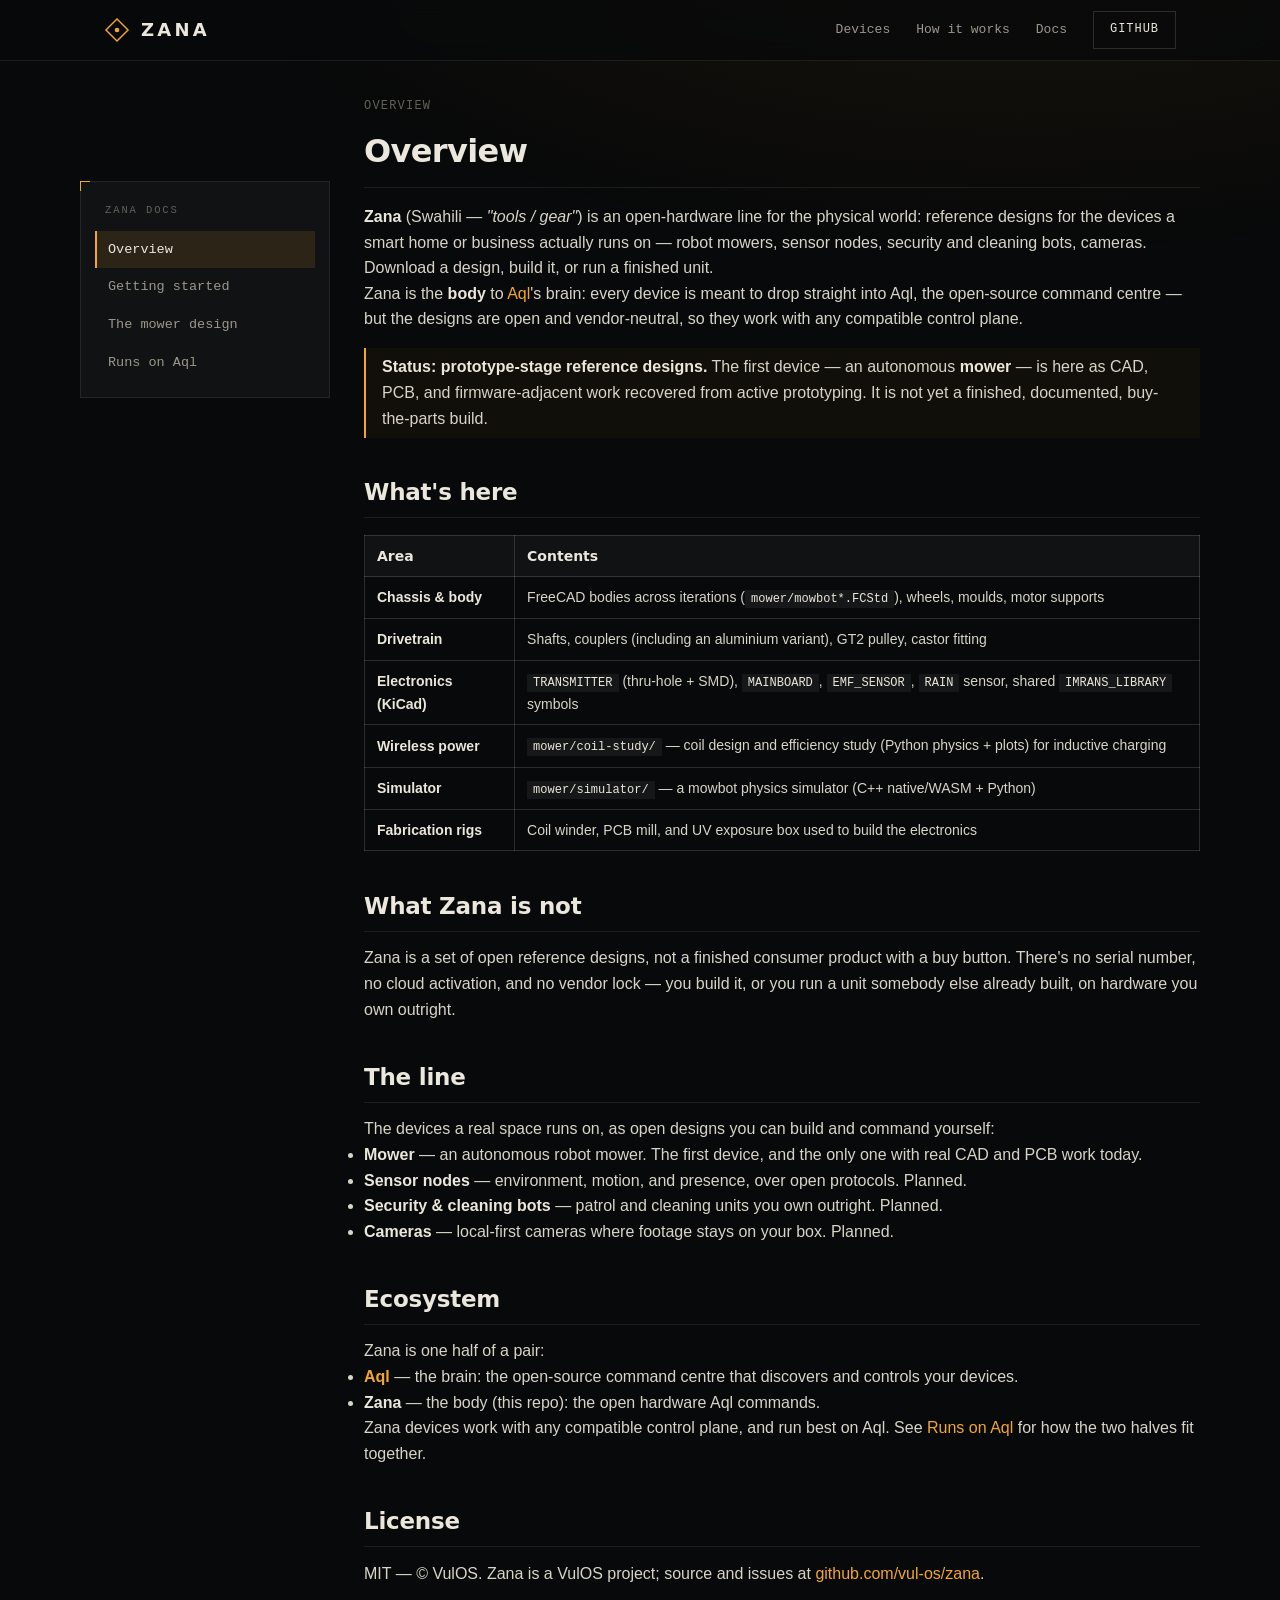
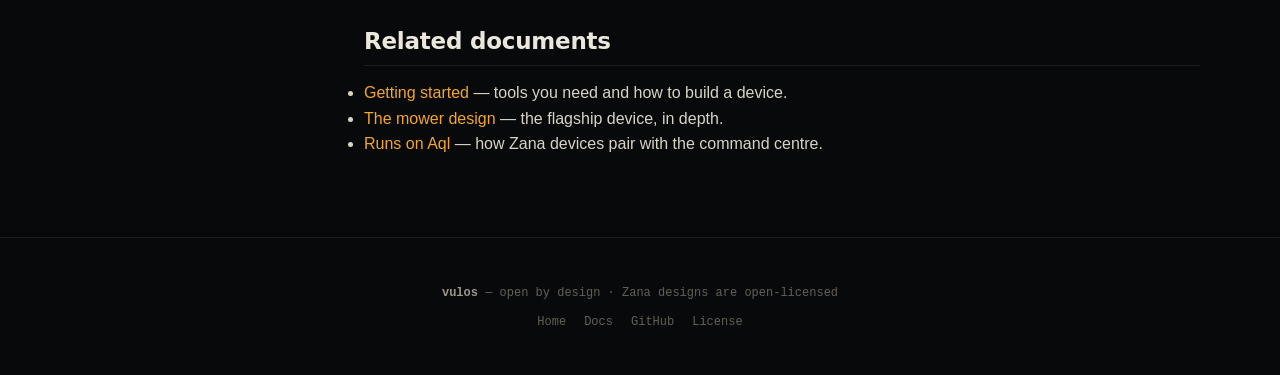
==== site/docs.html @ 5c9169d6 "Add docs.html and curated docs for zana's site zana had no docs shell at all. Add site/docs.html (ma" ====
<!doctype html>
<html lang="en">
<head>
<meta charset="utf-8">
<meta name="viewport" content="width=device-width, initial-scale=1">
<title>Zana docs — open hardware for the physical world</title>
<meta name="description" content="Zana documentation — open-hardware reference designs: robot mowers, sensor nodes, security and cleaning bots, cameras.">
<meta name="color-scheme" content="dark">
<link rel="icon" href="data:image/svg+xml,%3Csvg xmlns='http://www.w3.org/2000/svg' viewBox='0 0 40 40'%3E%3Crect width='40' height='40' rx='8' fill='%230b0c0e'/%3E%3Cpath d='M20 6 L34 20 L20 34 L6 20 Z' fill='none' stroke='%23f2a72c' stroke-width='2.4'/%3E%3Ccircle cx='20' cy='20' r='3.8' fill='%23f2a72c'/%3E%3C/svg%3E">
<style>
  :root{
    --ink-950:#08090a;--ink-900:#0b0c0e;--ink-850:#101214;--ink-800:#16181b;
    --line:rgba(233,228,218,.09);--line-strong:rgba(233,228,218,.16);
    --bone:#ece7dc;--bone-dim:#9c978b;--bone-faint:#63605a;
    --signal:#f2a72c;--signal-hi:#ffc35a;--glow:rgba(242,167,44,.32);--online:#74e0a6;
    --disp:'Trebuchet MS',system-ui,-apple-system,sans-serif;--mono:ui-monospace,'SF Mono',Menlo,monospace;
  }
  *{box-sizing:border-box;margin:0;padding:0}
  html{scroll-behavior:smooth}
  body{background:var(--ink-950);color:var(--bone);font-family:var(--mono);font-size:15px;line-height:1.6;-webkit-font-smoothing:antialiased;overflow-x:hidden}
  body::before{content:'';position:fixed;inset:0;z-index:-1;pointer-events:none;background:radial-gradient(120% 70% at 80% -10%,rgba(242,167,44,.08),transparent 55%)}
  a{color:inherit;text-decoration:none}
  .wrap{max-width:1120px;margin:0 auto;padding:0 24px;position:relative;z-index:1}
  .disp{font-family:var(--disp);font-weight:700;letter-spacing:-.02em}
  .kick{font-size:11px;font-weight:600;letter-spacing:.22em;text-transform:uppercase;color:var(--bone-faint)}
  nav{position:sticky;top:0;z-index:20;backdrop-filter:blur(10px);background:rgba(8,9,10,.72);border-bottom:1px solid var(--line)}
  nav .wrap{display:flex;align-items:center;justify-content:space-between;height:60px}
  .brand{display:flex;align-items:center;gap:11px}
  .brand svg{width:26px;height:26px}
  .brand b{font-family:var(--disp);font-size:18px;letter-spacing:.18em;font-weight:700}
  .nlinks{display:flex;gap:26px;align-items:center;font-size:13px;color:var(--bone-dim)}
  .nlinks a:hover{color:var(--bone)}
  .btn{border:1px solid var(--line-strong);padding:8px 16px;font-size:12px;letter-spacing:.08em;text-transform:uppercase;color:var(--bone);transition:.15s;display:inline-block}
  .btn:hover{border-color:var(--signal)}
  @media(max-width:760px){.nlinks a.hidem{display:none}}

  /* Docs shell */
  .docs-shell{display:grid;grid-template-columns:250px 1fr;gap:34px;align-items:start;padding:36px 0 80px}
  @media(max-width:860px){.docs-shell{grid-template-columns:1fr}}
  .docs-nav{position:sticky;top:84px;border:1px solid var(--line);background:var(--ink-850);padding:16px 14px;position:relative}
  .docs-nav::before{content:'';position:absolute;top:-1px;left:-1px;width:9px;height:9px;border-top:1px solid var(--signal);border-left:1px solid var(--signal)}
  .docs-nav .label{font-size:10.5px;text-transform:uppercase;letter-spacing:.18em;color:var(--bone-faint);padding:4px 10px 12px}
  .docs-nav a{display:block;padding:8px 11px;color:var(--bone-dim);font-size:13.5px;font-weight:500;transition:.15s;border-left:2px solid transparent}
  .docs-nav a:hover{background:rgba(255,255,255,.03);color:var(--bone)}
  .docs-nav a.active{background:color-mix(in srgb,var(--signal) 12%, transparent);color:var(--bone);border-left-color:var(--signal)}
  @media(max-width:860px){.docs-nav{position:static}}
  .docs-main{min-width:0}
  .docs-title{font-size:12px;letter-spacing:.1em;text-transform:uppercase;color:var(--bone-faint);margin-bottom:10px}
  .markdown{font-family:-apple-system,BlinkMacSystemFont,"Segoe UI",Inter,Roboto,Helvetica,Arial,sans-serif;font-size:16px;color:#D8D4C8}
  .markdown>*:first-child{margin-top:0}
  .markdown h1{font-family:var(--disp);font-size:32px;letter-spacing:-.02em;margin:.2em 0 .5em;border-bottom:1px solid var(--line);padding-bottom:.3em;color:var(--bone)}
  .markdown h2{font-family:var(--disp);font-size:23px;letter-spacing:-.01em;margin:1.6em 0 .6em;border-bottom:1px solid var(--line);padding-bottom:.25em;color:var(--bone)}
  .markdown h3{font-family:var(--disp);font-size:18px;margin:1.4em 0 .5em;color:var(--bone)}
  .markdown h4{font-size:15px;margin:1.3em 0 .4em;color:var(--bone)}
  .markdown p,.markdown li{color:#D8D4C8}
  .markdown strong{color:var(--bone)}
  .markdown a{color:var(--signal);text-decoration:none}
  .markdown a:hover{text-decoration:underline}
  .markdown code{font-family:var(--mono);font-size:.86em;background:rgba(255,255,255,.06);padding:2px 6px;color:var(--bone)}
  .markdown pre{background:var(--ink-900);border:1px solid var(--line-strong);padding:16px 18px;overflow:auto}
  .markdown pre code{background:none;padding:0;font-size:13.5px;line-height:1.7;color:#D8D4C8}
  .markdown blockquote{margin:1em 0;padding:.4em 1em;border-left:2px solid var(--signal);background:rgba(242,167,44,.04);color:var(--bone-dim)}
  .markdown table{border-collapse:collapse;width:100%;margin:1.2em 0;font-size:14px;display:block;overflow:auto}
  .markdown th,.markdown td{border:1px solid var(--line-strong);padding:9px 12px;text-align:left}
  .markdown th{background:var(--ink-850);color:var(--bone);font-family:var(--disp);font-weight:700}
  .markdown img{max-width:100%;border:1px solid var(--line);margin:1em 0}
  .markdown hr{border:none;border-top:1px solid var(--line);margin:2em 0}
  .docs-error{color:#ffb4a8;background:rgba(220,38,38,.08);border:1px solid rgba(220,38,38,.25);padding:14px 16px}

  footer{border-top:1px solid var(--line);padding:46px 0;text-align:center;color:var(--bone-faint);font-size:12px}
  footer b{color:var(--bone-dim)}
  footer .flinks{display:flex;gap:18px;justify-content:center;margin-top:10px;flex-wrap:wrap}
  footer .flinks a:hover{color:var(--bone-dim)}
</style>
<script src="./assets/vendor/marked.umd.js"></script>
</head>
<body>
<nav><div class="wrap">
  <a class="brand" href="./index.html">
    <svg viewBox="0 0 40 40" aria-label="Zana"><path d="M20 3 L37 20 L20 37 L3 20 Z" fill="none" stroke="#f2a72c" stroke-width="2.2"/><circle cx="20" cy="20" r="3.6" fill="#f2a72c"/></svg>
    <b>ZANA</b>
  </a>
  <div class="nlinks">
    <a class="hidem" href="./index.html#devices">Devices</a>
    <a class="hidem" href="./index.html#how">How it works</a>
    <a href="./docs.html">Docs</a>
    <a class="btn" href="https://github.com/vul-os/zana" target="_blank" rel="noopener">GitHub</a>
  </div>
</div></nav>

<div class="wrap docs-shell">
  <aside class="docs-nav">
    <div class="label">Zana docs</div>
    <a data-slug="overview" href="#overview">Overview</a>
    <a data-slug="getting-started" href="#getting-started">Getting started</a>
    <a data-slug="mower" href="#mower">The mower design</a>
    <a data-slug="aql" href="#aql">Runs on Aql</a>
  </aside>
  <main class="docs-main">
    <div class="docs-title" id="crumb"></div>
    <article class="markdown" id="content">Loading…</article>
  </main>
</div>

<footer><div class="wrap">
  <div><a href="https://vulos.org"><b>vulos</b></a> — open by design · Zana designs are open-licensed</div>
  <div class="flinks">
    <a href="./index.html">Home</a>
    <a href="./docs.html">Docs</a>
    <a href="https://github.com/vul-os/zana" target="_blank" rel="noopener">GitHub</a>
    <a href="./LICENSE" target="_blank" rel="noopener">License</a>
  </div>
</div></footer>

<script>
// The site is served statically; docs render straight from this repo's own markdown.
const DOCS = [
  {"slug":"overview","title":"Overview","path":"./docs/overview.md"},
  {"slug":"getting-started","title":"Getting started","path":"./docs/getting-started.md"},
  {"slug":"mower","title":"The mower design","path":"./docs/mower-design.md"},
  {"slug":"aql","title":"Runs on Aql","path":"./docs/aql.md"}
];
const bySlug = Object.fromEntries(DOCS.map(d=>[d.slug,d]));
const byFile = Object.fromEntries(DOCS.map(d=>[d.path.split('/').pop().toLowerCase(),d]));
const content = document.getElementById('content');
const crumb = document.getElementById('crumb');

if (window.marked && marked.setOptions) marked.setOptions({ gfm:true, breaks:false });

function setActive(slug){
  document.querySelectorAll('.docs-nav a').forEach(a=>a.classList.toggle('active', a.dataset.slug===slug));
}

async function load(slug){
  const doc = bySlug[slug] || DOCS[0];
  setActive(doc.slug);
  crumb.textContent = doc.title;
  content.innerHTML = 'Loading…';
  try {
    const res = await fetch(doc.path, {cache:'no-cache'});
    if(!res.ok) throw new Error('HTTP '+res.status);
    const md = await res.text();
    content.innerHTML = marked.parse(md);
    // Cross-doc links become sidebar navigation.
    content.querySelectorAll('a[href]').forEach(a=>{
      const h=a.getAttribute('href')||'';
      if(/^(https?:|#|mailto:)/i.test(h)) return;
      const m=h.match(/([^\/]+\.md)(#.*)?$/i);
      const target = m && byFile[m[1].toLowerCase()];
      if(target) a.setAttribute('href','#'+target.slug);
    });
    content.querySelectorAll('a[href^="http"]').forEach(a=>{a.target='_blank';a.rel='noopener';});
    window.scrollTo({top:0});
  } catch(err){
    content.innerHTML = '<div class="docs-error">Could not load <code>'+doc.path.split('/').pop()+'</code> — '+err.message+'</div>';
  }
}

function current(){ return (location.hash||'').replace('#','') || DOCS[0].slug; }
window.addEventListener('hashchange', ()=>load(current()));
load(current());
</script>
</body>
</html>
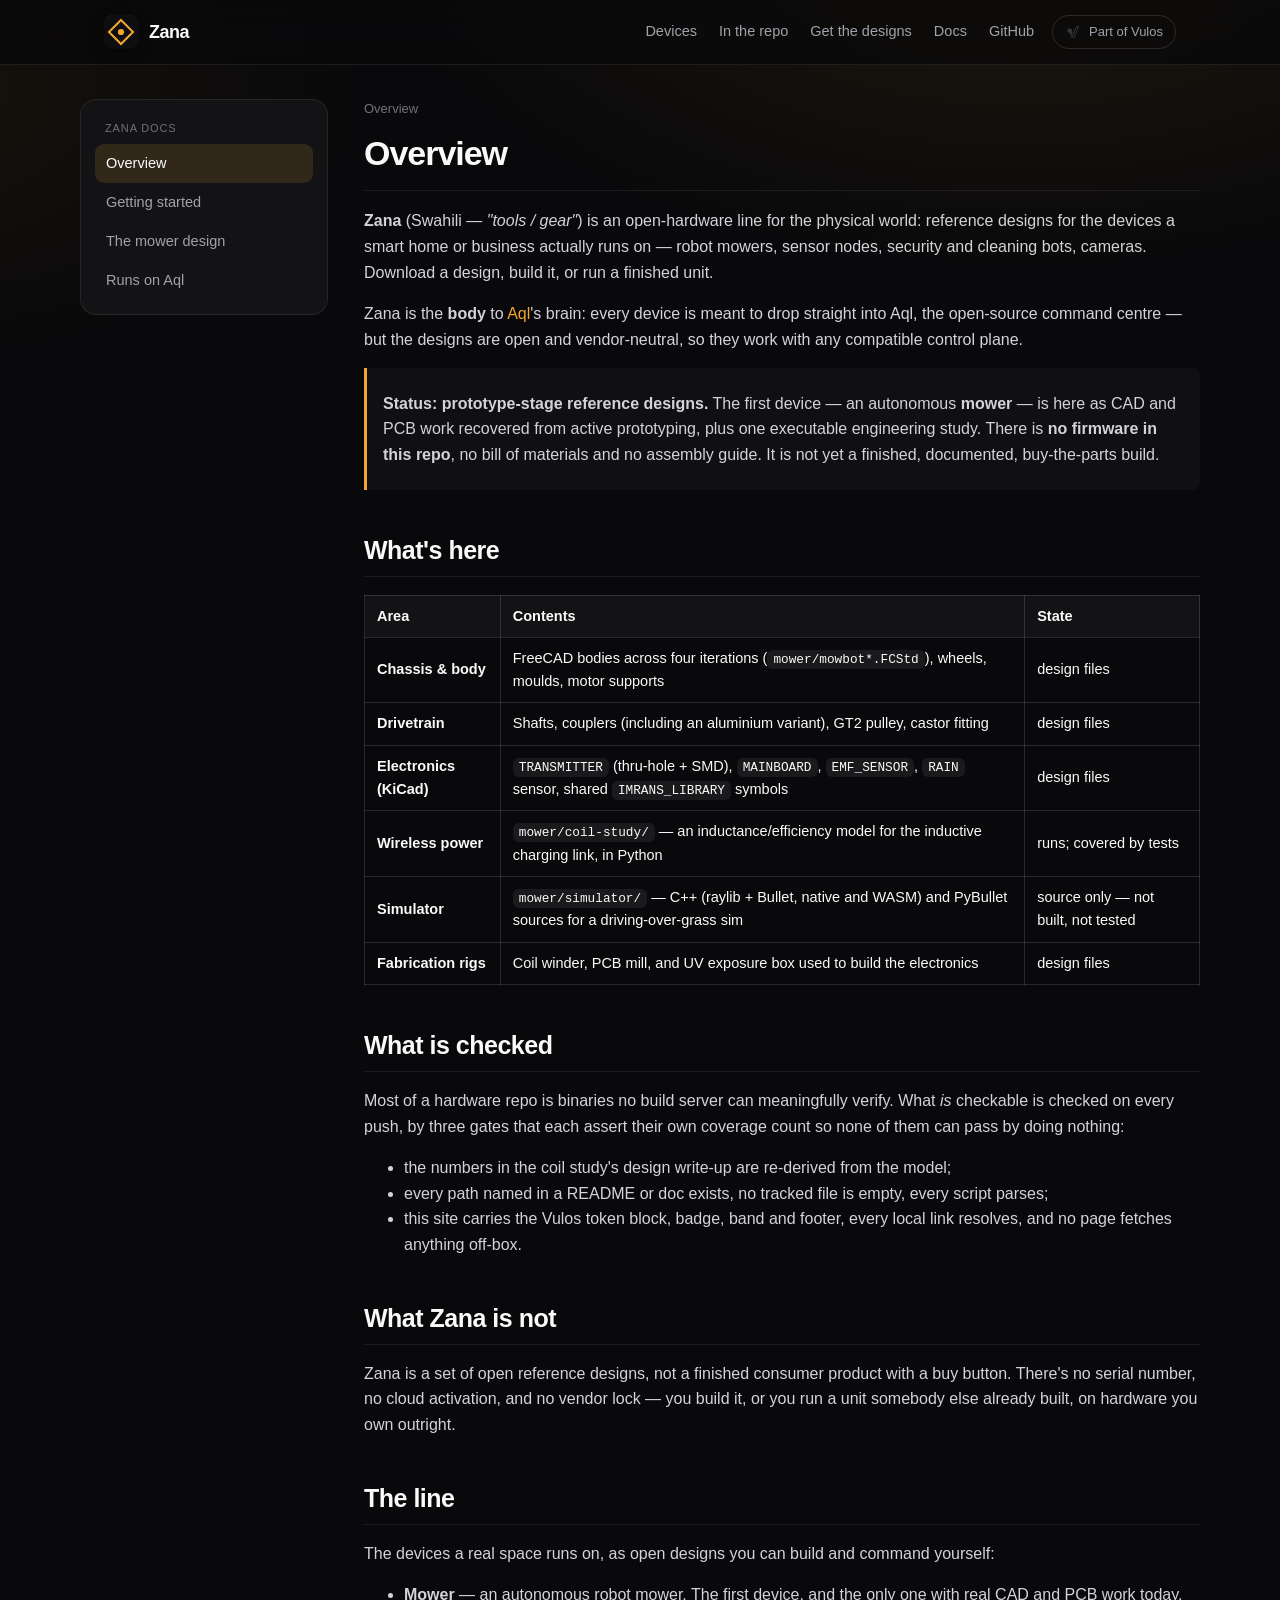
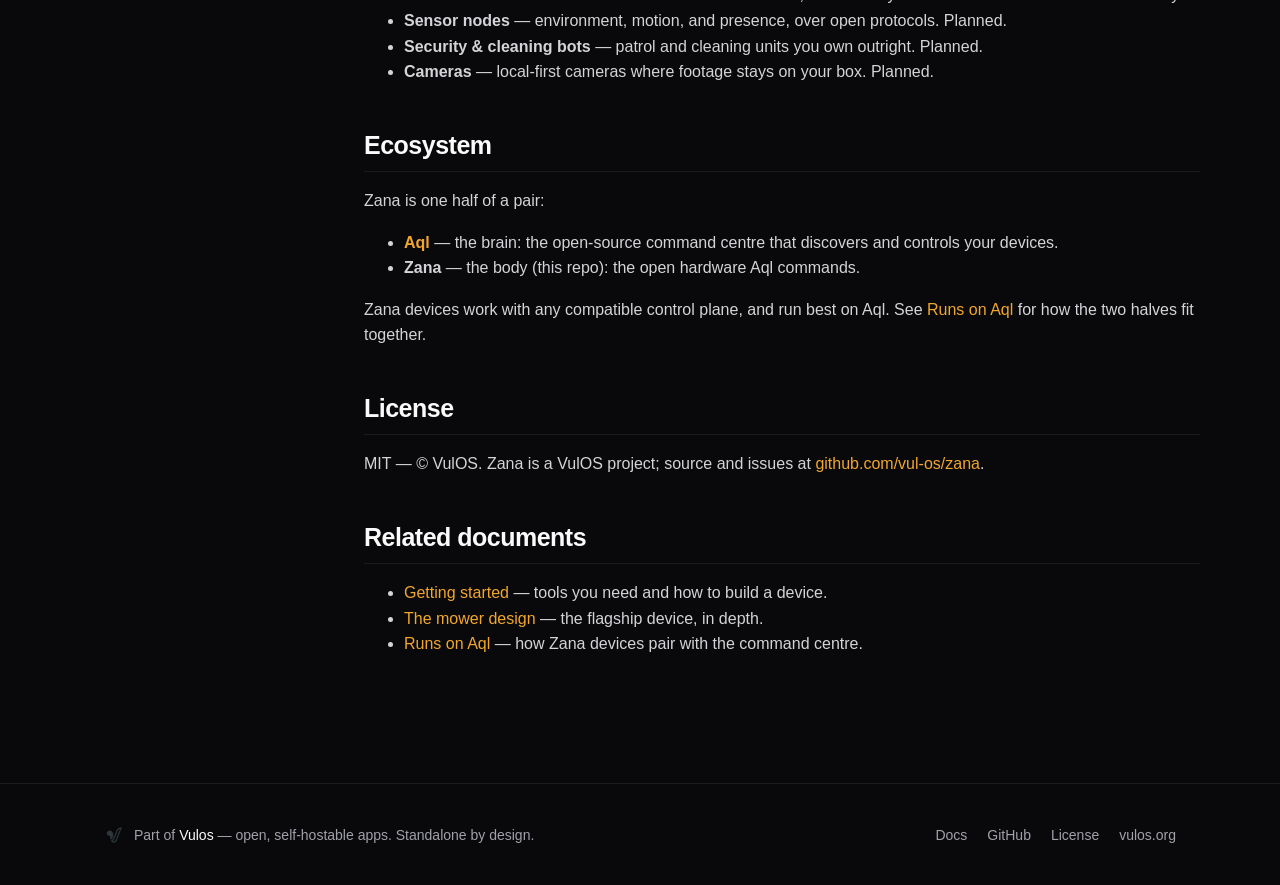
==== commit dd7a930a: "chore: suite-wide audit — dedup, docs, gates, security fixes Agent-generated, machine-verified, NOT " ====
--- a/site/docs.html
+++ b/site/docs.html
@@ -2,92 +2,115 @@
 <html lang="en">
 <head>
 <meta charset="utf-8">
-<meta name="viewport" content="width=device-width, initial-scale=1">
+<meta name="viewport" content="width=device-width,initial-scale=1">
 <title>Zana docs — open hardware for the physical world</title>
 <meta name="description" content="Zana documentation — open-hardware reference designs: robot mowers, sensor nodes, security and cleaning bots, cameras.">
-<meta name="color-scheme" content="dark">
-<link rel="icon" href="data:image/svg+xml,%3Csvg xmlns='http://www.w3.org/2000/svg' viewBox='0 0 40 40'%3E%3Crect width='40' height='40' rx='8' fill='%230b0c0e'/%3E%3Cpath d='M20 6 L34 20 L20 34 L6 20 Z' fill='none' stroke='%23f2a72c' stroke-width='2.4'/%3E%3Ccircle cx='20' cy='20' r='3.8' fill='%23f2a72c'/%3E%3C/svg%3E">
-<style>
-  :root{
-    --ink-950:#08090a;--ink-900:#0b0c0e;--ink-850:#101214;--ink-800:#16181b;
-    --line:rgba(233,228,218,.09);--line-strong:rgba(233,228,218,.16);
-    --bone:#ece7dc;--bone-dim:#9c978b;--bone-faint:#63605a;
-    --signal:#f2a72c;--signal-hi:#ffc35a;--glow:rgba(242,167,44,.32);--online:#74e0a6;
-    --disp:'Trebuchet MS',system-ui,-apple-system,sans-serif;--mono:ui-monospace,'SF Mono',Menlo,monospace;
-  }
-  *{box-sizing:border-box;margin:0;padding:0}
-  html{scroll-behavior:smooth}
-  body{background:var(--ink-950);color:var(--bone);font-family:var(--mono);font-size:15px;line-height:1.6;-webkit-font-smoothing:antialiased;overflow-x:hidden}
-  body::before{content:'';position:fixed;inset:0;z-index:-1;pointer-events:none;background:radial-gradient(120% 70% at 80% -10%,rgba(242,167,44,.08),transparent 55%)}
-  a{color:inherit;text-decoration:none}
-  .wrap{max-width:1120px;margin:0 auto;padding:0 24px;position:relative;z-index:1}
-  .disp{font-family:var(--disp);font-weight:700;letter-spacing:-.02em}
-  .kick{font-size:11px;font-weight:600;letter-spacing:.22em;text-transform:uppercase;color:var(--bone-faint)}
-  nav{position:sticky;top:0;z-index:20;backdrop-filter:blur(10px);background:rgba(8,9,10,.72);border-bottom:1px solid var(--line)}
-  nav .wrap{display:flex;align-items:center;justify-content:space-between;height:60px}
-  .brand{display:flex;align-items:center;gap:11px}
-  .brand svg{width:26px;height:26px}
-  .brand b{font-family:var(--disp);font-size:18px;letter-spacing:.18em;font-weight:700}
-  .nlinks{display:flex;gap:26px;align-items:center;font-size:13px;color:var(--bone-dim)}
-  .nlinks a:hover{color:var(--bone)}
-  .btn{border:1px solid var(--line-strong);padding:8px 16px;font-size:12px;letter-spacing:.08em;text-transform:uppercase;color:var(--bone);transition:.15s;display:inline-block}
-  .btn:hover{border-color:var(--signal)}
-  @media(max-width:760px){.nlinks a.hidem{display:none}}
+<link rel="icon" href="data:image/svg+xml,%3Csvg xmlns='http://www.w3.org/2000/svg' viewBox='0 0 34 34'%3E%3Crect width='34' height='34' rx='9' fill='%230E0E10'/%3E%3Cpath d='M17 5 L29 17 L17 29 L5 17 Z' fill='none' stroke='%23f2a72c' stroke-width='2'/%3E%3Ccircle cx='17' cy='17' r='3.1' fill='%23f2a72c'/%3E%3C/svg%3E">
+<style>*,*::before,*::after{box-sizing:border-box}
+/* ── Tokens: byte-identical to index.html (see tokens.css) ─────────────── */
+:root{
+  --bg:#09090B; --bg-soft:#0E0E10; --panel:#131316; --panel-2:#18181B;
+  --border:rgba(255,255,255,.08); --border-2:rgba(255,255,255,.13);
+  --text:#FAFAFA; --muted:#A1A1AA; --faint:#71717A;
+  --radius:16px; --max:1120px;
+  --mono:ui-monospace,SFMono-Regular,"SF Mono","Geist Mono",Menlo,Consolas,monospace;
+  --sans:-apple-system,BlinkMacSystemFont,"Segoe UI",Inter,Roboto,Helvetica,Arial,sans-serif;
+}
+html{scroll-behavior:smooth}
+body{margin:0;font-family:var(--sans);background:var(--bg);color:var(--text);line-height:1.6;-webkit-font-smoothing:antialiased;font-size:16px}
+body::before{content:"";position:fixed;inset:0;z-index:-1;background:
+  radial-gradient(1100px 600px at 80% -10%, color-mix(in srgb,var(--accent) 10%, transparent), transparent 60%),
+  radial-gradient(900px 500px at -10% 10%, color-mix(in srgb,var(--accent-2) 8%, transparent), transparent 55%),
+  var(--bg);}
+a{color:inherit;text-decoration:none}
+img{max-width:100%;display:block}
+.wrap{max-width:var(--max);margin:0 auto;padding:0 24px}
+.accent{color:var(--accent)}
 
-  /* Docs shell */
-  .docs-shell{display:grid;grid-template-columns:250px 1fr;gap:34px;align-items:start;padding:36px 0 80px}
-  @media(max-width:860px){.docs-shell{grid-template-columns:1fr}}
-  .docs-nav{position:sticky;top:84px;border:1px solid var(--line);background:var(--ink-850);padding:16px 14px;position:relative}
-  .docs-nav::before{content:'';position:absolute;top:-1px;left:-1px;width:9px;height:9px;border-top:1px solid var(--signal);border-left:1px solid var(--signal)}
-  .docs-nav .label{font-size:10.5px;text-transform:uppercase;letter-spacing:.18em;color:var(--bone-faint);padding:4px 10px 12px}
-  .docs-nav a{display:block;padding:8px 11px;color:var(--bone-dim);font-size:13.5px;font-weight:500;transition:.15s;border-left:2px solid transparent}
-  .docs-nav a:hover{background:rgba(255,255,255,.03);color:var(--bone)}
-  .docs-nav a.active{background:color-mix(in srgb,var(--signal) 12%, transparent);color:var(--bone);border-left-color:var(--signal)}
-  @media(max-width:860px){.docs-nav{position:static}}
-  .docs-main{min-width:0}
-  .docs-title{font-size:12px;letter-spacing:.1em;text-transform:uppercase;color:var(--bone-faint);margin-bottom:10px}
-  .markdown{font-family:-apple-system,BlinkMacSystemFont,"Segoe UI",Inter,Roboto,Helvetica,Arial,sans-serif;font-size:16px;color:#D8D4C8}
-  .markdown>*:first-child{margin-top:0}
-  .markdown h1{font-family:var(--disp);font-size:32px;letter-spacing:-.02em;margin:.2em 0 .5em;border-bottom:1px solid var(--line);padding-bottom:.3em;color:var(--bone)}
-  .markdown h2{font-family:var(--disp);font-size:23px;letter-spacing:-.01em;margin:1.6em 0 .6em;border-bottom:1px solid var(--line);padding-bottom:.25em;color:var(--bone)}
-  .markdown h3{font-family:var(--disp);font-size:18px;margin:1.4em 0 .5em;color:var(--bone)}
-  .markdown h4{font-size:15px;margin:1.3em 0 .4em;color:var(--bone)}
-  .markdown p,.markdown li{color:#D8D4C8}
-  .markdown strong{color:var(--bone)}
-  .markdown a{color:var(--signal);text-decoration:none}
-  .markdown a:hover{text-decoration:underline}
-  .markdown code{font-family:var(--mono);font-size:.86em;background:rgba(255,255,255,.06);padding:2px 6px;color:var(--bone)}
-  .markdown pre{background:var(--ink-900);border:1px solid var(--line-strong);padding:16px 18px;overflow:auto}
-  .markdown pre code{background:none;padding:0;font-size:13.5px;line-height:1.7;color:#D8D4C8}
-  .markdown blockquote{margin:1em 0;padding:.4em 1em;border-left:2px solid var(--signal);background:rgba(242,167,44,.04);color:var(--bone-dim)}
-  .markdown table{border-collapse:collapse;width:100%;margin:1.2em 0;font-size:14px;display:block;overflow:auto}
-  .markdown th,.markdown td{border:1px solid var(--line-strong);padding:9px 12px;text-align:left}
-  .markdown th{background:var(--ink-850);color:var(--bone);font-family:var(--disp);font-weight:700}
-  .markdown img{max-width:100%;border:1px solid var(--line);margin:1em 0}
-  .markdown hr{border:none;border-top:1px solid var(--line);margin:2em 0}
-  .docs-error{color:#ffb4a8;background:rgba(220,38,38,.08);border:1px solid rgba(220,38,38,.25);padding:14px 16px}
+/* Header — identical to index.html so the two pages share one chrome. */
+.site-header{position:sticky;top:0;z-index:50;backdrop-filter:blur(12px);background:color-mix(in srgb,var(--bg) 72%, transparent);border-bottom:1px solid var(--border)}
+.nav{display:flex;align-items:center;gap:18px;height:64px}
+.brand{display:flex;align-items:center;gap:11px;font-weight:600;font-size:18px;letter-spacing:-.03em}
+.brand .tile{width:34px;height:34px;border-radius:9px;overflow:hidden;box-shadow:0 1px 0 rgba(255,255,255,.12) inset, 0 4px 14px rgba(0,0,0,.35);background:#0E0E10;display:grid;place-items:center}
+.brand .tile svg{width:100%;height:100%;display:block}
+.nav-spacer{flex:1}
+.nav-links{display:flex;align-items:center;gap:22px}
+.nav-links a{color:var(--muted);font-size:14.5px;font-weight:500;transition:color .15s}
+.nav-links a:hover{color:var(--text)}
+.vulos-badge{display:inline-flex;align-items:center;gap:8px;padding:6px 12px;border:1px solid var(--border-2);border-radius:999px;font-size:13px;color:var(--muted);transition:border-color .15s,color .15s}
+.vulos-badge:hover{border-color:var(--accent);color:var(--text)}
+.vulos-badge img{width:16px;height:16px;border-radius:4px}
+@media(max-width:760px){.nav-links{display:none}}
 
-  footer{border-top:1px solid var(--line);padding:46px 0;text-align:center;color:var(--bone-faint);font-size:12px}
-  footer b{color:var(--bone-dim)}
-  footer .flinks{display:flex;gap:18px;justify-content:center;margin-top:10px;flex-wrap:wrap}
-  footer .flinks a:hover{color:var(--bone-dim)}
+/* Footer */
+.site-footer{border-top:1px solid var(--border);margin-top:40px;padding:40px 0}
+.foot{display:flex;flex-wrap:wrap;gap:18px;align-items:center;justify-content:space-between}
+.foot .left{display:flex;align-items:center;gap:10px;color:var(--muted);font-size:14px}
+.foot .left img{width:20px;height:20px;border-radius:5px}
+.foot .links{display:flex;gap:20px;flex-wrap:wrap}
+.foot .links a{color:var(--muted);font-size:14px}
+.foot .links a:hover{color:var(--text)}
+
+/* Docs viewer */
+.docs-shell{display:grid;grid-template-columns:248px 1fr;gap:36px;align-items:start;padding:34px 0 70px}
+@media(max-width:860px){.docs-shell{grid-template-columns:1fr}}
+.docs-nav{position:sticky;top:84px;border:1px solid var(--border);border-radius:var(--radius);background:var(--panel);padding:14px}
+.docs-nav .label{font-size:11px;text-transform:uppercase;letter-spacing:.08em;color:var(--faint);padding:6px 10px}
+.docs-nav a{display:block;padding:8px 11px;border-radius:9px;color:var(--muted);font-size:14.5px;font-weight:500;transition:.15s}
+.docs-nav a:hover{background:rgba(255,255,255,.04);color:var(--text)}
+.docs-nav a.active{background:color-mix(in srgb,var(--accent) 14%, transparent);color:var(--text)}
+@media(max-width:860px){.docs-nav{position:static}}
+.docs-main{min-width:0}
+.markdown{font-size:16px}
+.markdown>*:first-child{margin-top:0}
+.markdown h1{font-size:34px;letter-spacing:-.03em;margin:.2em 0 .5em;border-bottom:1px solid var(--border);padding-bottom:.3em}
+.markdown h2{font-size:25px;letter-spacing:-.02em;margin:1.6em 0 .6em;border-bottom:1px solid var(--border);padding-bottom:.25em}
+.markdown h3{font-size:19px;margin:1.4em 0 .5em}
+.markdown h4{font-size:16px;margin:1.3em 0 .4em;color:var(--text)}
+.markdown p,.markdown li{color:#D4D4D8}
+.markdown a{color:var(--accent);text-decoration:none}
+.markdown a:hover{text-decoration:underline}
+.markdown code{font-family:var(--mono);font-size:.88em;background:rgba(255,255,255,.07);padding:2px 6px;border-radius:6px}
+.markdown pre{background:#0C0C0E;border:1px solid var(--border-2);border-radius:12px;padding:16px 18px;overflow:auto}
+.markdown pre code{background:none;padding:0;font-size:13.5px;line-height:1.7;color:#D4D4D8}
+.markdown blockquote{margin:1em 0;padding:.4em 1em;border-left:3px solid var(--accent);background:rgba(255,255,255,.03);color:var(--muted);border-radius:0 8px 8px 0}
+.markdown table{border-collapse:collapse;width:100%;margin:1.2em 0;font-size:14.5px;display:block;overflow:auto}
+.markdown th,.markdown td{border:1px solid var(--border-2);padding:9px 12px;text-align:left}
+.markdown th{background:var(--panel);font-weight:600}
+.markdown img{border-radius:10px;margin:1em 0;border:1px solid var(--border)}
+.markdown hr{border:none;border-top:1px solid var(--border);margin:2em 0}
+.docs-title{font-size:13px;color:var(--faint);margin-bottom:6px}
+.docs-error{color:#FCA5A5;background:rgba(220,38,38,.08);border:1px solid rgba(220,38,38,.25);padding:14px 16px;border-radius:10px}
 </style>
+<style>:root{--accent:#f2a72c;--accent-2:#C97C10}</style>
+<!-- The markdown renderer is VENDORED, never fetched from a CDN: a product
+     site must keep working with the network unplugged and must not leak a
+     reader's address to a third party. Copy marked.umd.js (and its LICENSE)
+     into ./assets/vendor/ from your package manager's cache, or leave this out
+     entirely — the page degrades to readable plain text below and says so. -->
 <script src="./assets/vendor/marked.umd.js"></script>
 </head>
 <body>
-<nav><div class="wrap">
-  <a class="brand" href="./index.html">
-    <svg viewBox="0 0 40 40" aria-label="Zana"><path d="M20 3 L37 20 L20 37 L3 20 Z" fill="none" stroke="#f2a72c" stroke-width="2.2"/><circle cx="20" cy="20" r="3.6" fill="#f2a72c"/></svg>
-    <b>ZANA</b>
-  </a>
-  <div class="nlinks">
-    <a class="hidem" href="./index.html#devices">Devices</a>
-    <a class="hidem" href="./index.html#how">How it works</a>
-    <a href="./docs.html">Docs</a>
-    <a class="btn" href="https://github.com/vul-os/zana" target="_blank" rel="noopener">GitHub</a>
-  </div>
-</div></nav>
-
+<header class="site-header"><div class="wrap nav">
+    <a class="brand" href="./index.html"><span class="tile">
+      <svg viewBox="0 0 34 34" xmlns="http://www.w3.org/2000/svg" aria-hidden="true">
+        <rect width="34" height="34" rx="9" fill="#0E0E10"/>
+        <path d="M17 5 L29 17 L17 29 L5 17 Z" fill="none" stroke="#f2a72c" stroke-width="2"/>
+        <circle cx="17" cy="17" r="3.1" fill="#f2a72c"/>
+      </svg>
+    </span>Zana</a>
+    <div class="nav-spacer"></div>
+    <nav class="nav-links">
+      <a href="./index.html#devices">Devices</a>
+      <a href="./index.html#repo">In the repo</a>
+      <a href="./index.html#quickstart">Get the designs</a>
+      <a href="./docs.html">Docs</a>
+      <a href="https://github.com/vul-os/zana" target="_blank" rel="noopener">GitHub</a>
+    </nav>
+    <a class="vulos-badge" href="https://vulos.org" target="_blank" rel="noopener" title="Part of Vulos">
+      <img src="./assets/vulos-logo.png" alt="Vulos">Part of Vulos
+    </a>
+  </div></header>
 <div class="wrap docs-shell">
   <aside class="docs-nav">
     <div class="label">Zana docs</div>
@@ -101,19 +124,19 @@
     <article class="markdown" id="content">Loading…</article>
   </main>
 </div>
-
-<footer><div class="wrap">
-  <div><a href="https://vulos.org"><b>vulos</b></a> — open by design · Zana designs are open-licensed</div>
-  <div class="flinks">
-    <a href="./index.html">Home</a>
-    <a href="./docs.html">Docs</a>
-    <a href="https://github.com/vul-os/zana" target="_blank" rel="noopener">GitHub</a>
-    <a href="./LICENSE" target="_blank" rel="noopener">License</a>
-  </div>
-</div></footer>
-
+<footer class="site-footer"><div class="wrap foot">
+    <div class="left"><img src="./assets/vulos-logo.png" alt="Vulos"> <span>Part of <a href="https://vulos.org" target="_blank" rel="noopener" style="color:var(--text)">Vulos</a> — open, self-hostable apps. Standalone by design.</span></div>
+    <div class="links">
+      <a href="./docs.html">Docs</a>
+      <a href="https://github.com/vul-os/zana" target="_blank" rel="noopener">GitHub</a>
+      <a href="./LICENSE.txt">License</a>
+      <a href="https://vulos.org" target="_blank" rel="noopener">vulos.org</a>
+    </div>
+  </div></footer>
 <script>
-// The site is served statically; docs render straight from this repo's own markdown.
+// The docs render straight from the repo's OWN markdown — the same files a
+// reader sees on GitHub. There is no build step and no second copy to drift.
+// The sidebar above carries a matching data-slug per row.
 const DOCS = [
   {"slug":"overview","title":"Overview","path":"./docs/overview.md"},
   {"slug":"getting-started","title":"Getting started","path":"./docs/getting-started.md"},
@@ -124,11 +147,21 @@
 const byFile = Object.fromEntries(DOCS.map(d=>[d.path.split('/').pop().toLowerCase(),d]));
 const content = document.getElementById('content');
 const crumb = document.getElementById('crumb');
+const hasMarked = !!(window.marked && marked.parse);
 
-if (window.marked && marked.setOptions) marked.setOptions({ gfm:true, breaks:false });
+if (hasMarked && marked.setOptions) marked.setOptions({ gfm:true, breaks:false });
 
 function setActive(slug){
   document.querySelectorAll('.docs-nav a').forEach(a=>a.classList.toggle('active', a.dataset.slug===slug));
+}
+
+// No vendored renderer? Say so out loud and show the raw markdown rather than
+// rendering a blank page — a silent empty docs site is the failure we refuse.
+function escapeHtml(s){ return s.replace(/[&<>]/g, c=>({'&':'&amp;','<':'&lt;','>':'&gt;'}[c])); }
+function renderPlain(md, path){
+  return '<div class="docs-error">Markdown renderer not vendored — showing <code>'+escapeHtml(path)+'</code> as plain text. '
+       + 'Copy <code>marked.umd.js</code> into <code>./assets/vendor/</code> to render it.</div>'
+       + '<pre><code>'+escapeHtml(md)+'</code></pre>';
 }
 
 async function load(slug){
@@ -140,8 +173,8 @@
     const res = await fetch(doc.path, {cache:'no-cache'});
     if(!res.ok) throw new Error('HTTP '+res.status);
     const md = await res.text();
-    content.innerHTML = marked.parse(md);
-    // Cross-doc links become sidebar navigation.
+    content.innerHTML = hasMarked ? marked.parse(md) : renderPlain(md, doc.path);
+    // Cross-doc links (api.md, ../roadmap.md#phase-4) become sidebar navigation.
     content.querySelectorAll('a[href]').forEach(a=>{
       const h=a.getAttribute('href')||'';
       if(/^(https?:|#|mailto:)/i.test(h)) return;
@@ -152,7 +185,7 @@
     content.querySelectorAll('a[href^="http"]').forEach(a=>{a.target='_blank';a.rel='noopener';});
     window.scrollTo({top:0});
   } catch(err){
-    content.innerHTML = '<div class="docs-error">Could not load <code>'+doc.path.split('/').pop()+'</code> — '+err.message+'</div>';
+    content.innerHTML = '<div class="docs-error">Could not load <code>'+escapeHtml(doc.path.split('/').pop())+'</code> — '+escapeHtml(err.message)+'</div>';
   }
 }
 
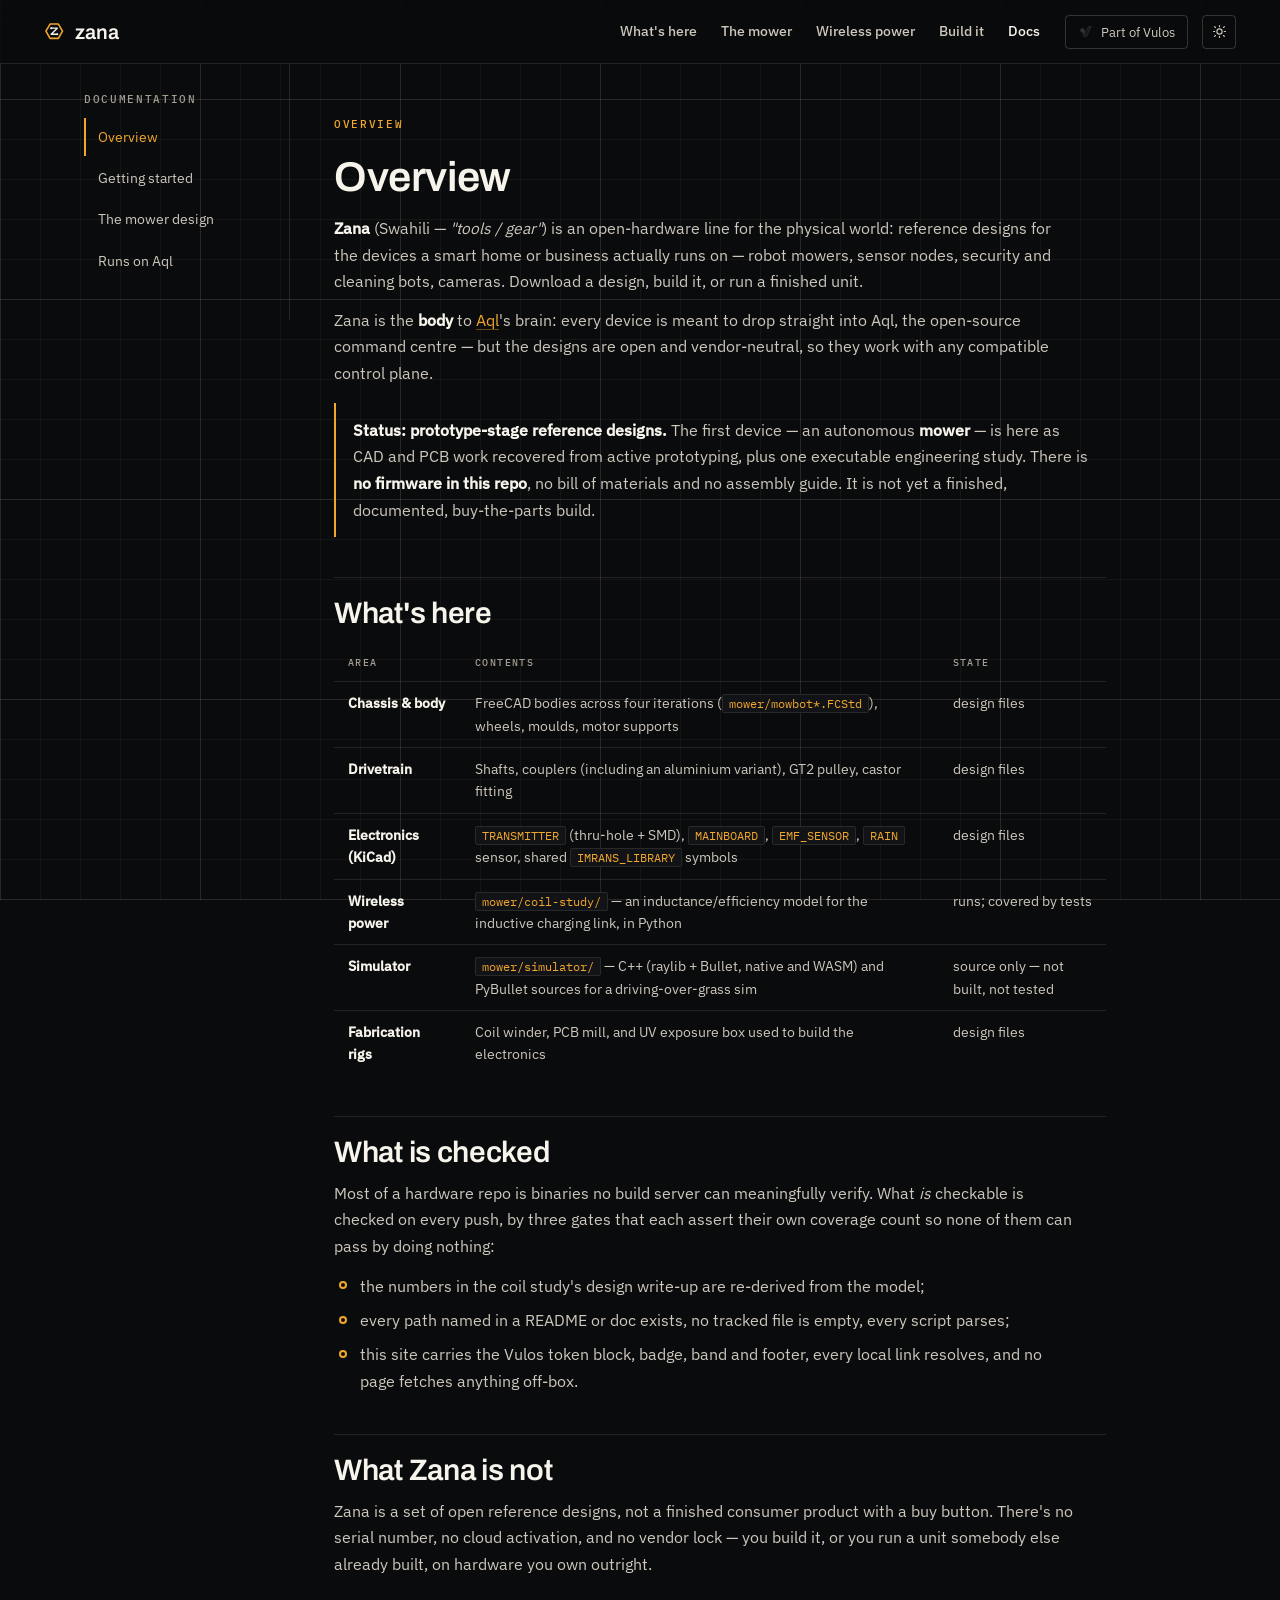
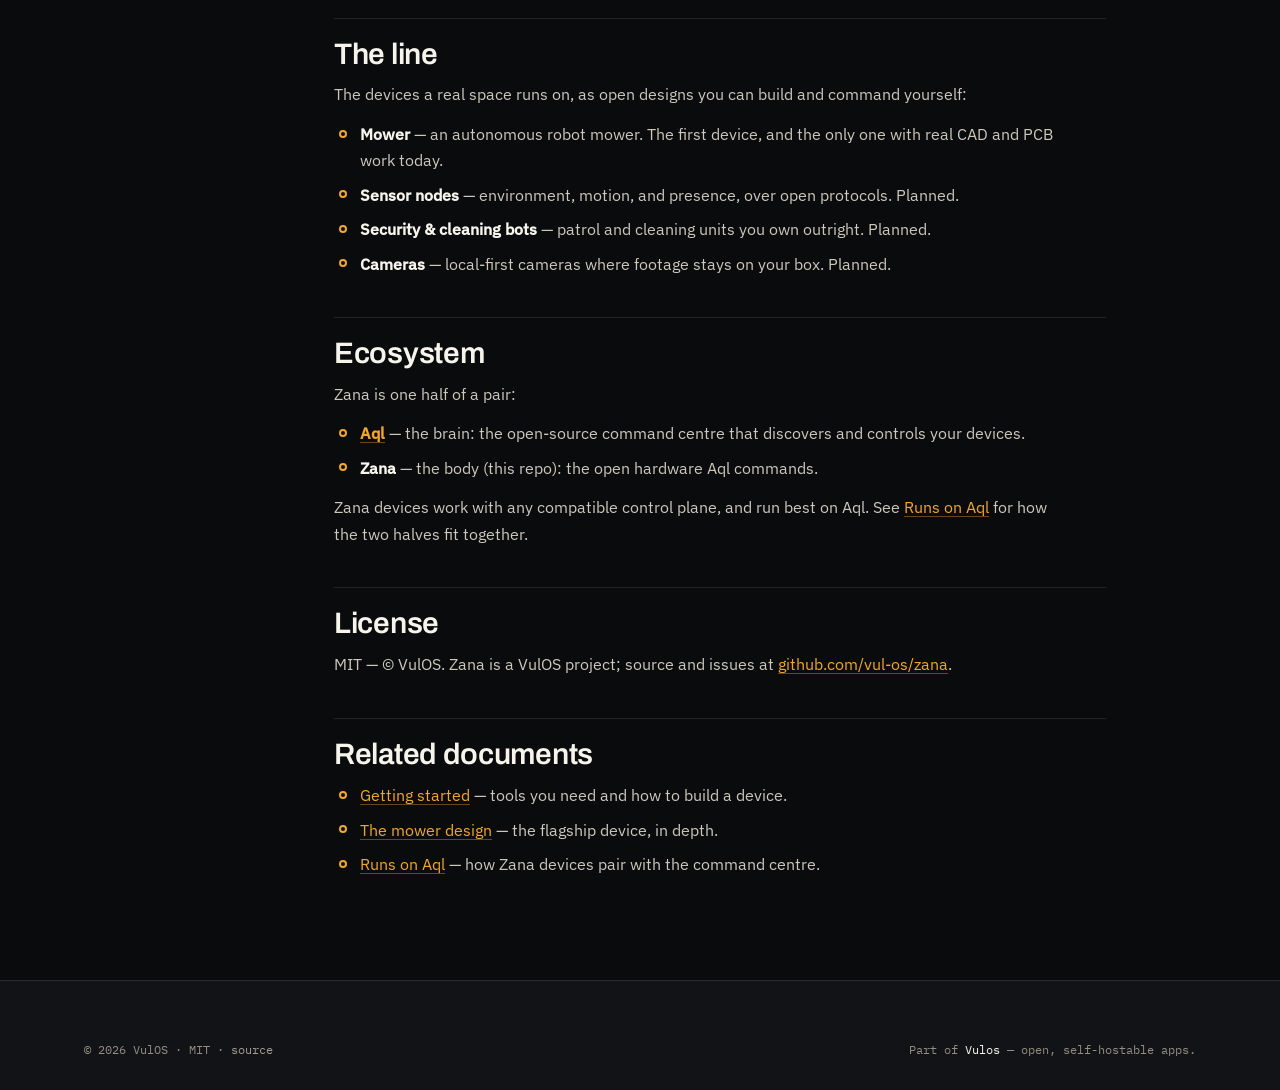
==== commit c154c532: "site: rebuild the landing, docs and README on the Zana brand spec The site leaves the shared vulos-s" ====
--- a/site/docs.html
+++ b/site/docs.html
@@ -1,196 +1,140 @@
 <!doctype html>
-<html lang="en">
+<html lang="en" data-theme="dark">
 <head>
 <meta charset="utf-8">
 <meta name="viewport" content="width=device-width,initial-scale=1">
-<title>Zana docs — open hardware for the physical world</title>
-<meta name="description" content="Zana documentation — open-hardware reference designs: robot mowers, sensor nodes, security and cleaning bots, cameras.">
-<link rel="icon" href="data:image/svg+xml,%3Csvg xmlns='http://www.w3.org/2000/svg' viewBox='0 0 34 34'%3E%3Crect width='34' height='34' rx='9' fill='%230E0E10'/%3E%3Cpath d='M17 5 L29 17 L17 29 L5 17 Z' fill='none' stroke='%23f2a72c' stroke-width='2'/%3E%3Ccircle cx='17' cy='17' r='3.1' fill='%23f2a72c'/%3E%3C/svg%3E">
-<style>*,*::before,*::after{box-sizing:border-box}
-/* ── Tokens: byte-identical to index.html (see tokens.css) ─────────────── */
-:root{
-  --bg:#09090B; --bg-soft:#0E0E10; --panel:#131316; --panel-2:#18181B;
-  --border:rgba(255,255,255,.08); --border-2:rgba(255,255,255,.13);
-  --text:#FAFAFA; --muted:#A1A1AA; --faint:#71717A;
-  --radius:16px; --max:1120px;
-  --mono:ui-monospace,SFMono-Regular,"SF Mono","Geist Mono",Menlo,Consolas,monospace;
-  --sans:-apple-system,BlinkMacSystemFont,"Segoe UI",Inter,Roboto,Helvetica,Arial,sans-serif;
-}
-html{scroll-behavior:smooth}
-body{margin:0;font-family:var(--sans);background:var(--bg);color:var(--text);line-height:1.6;-webkit-font-smoothing:antialiased;font-size:16px}
-body::before{content:"";position:fixed;inset:0;z-index:-1;background:
-  radial-gradient(1100px 600px at 80% -10%, color-mix(in srgb,var(--accent) 10%, transparent), transparent 60%),
-  radial-gradient(900px 500px at -10% 10%, color-mix(in srgb,var(--accent-2) 8%, transparent), transparent 55%),
-  var(--bg);}
-a{color:inherit;text-decoration:none}
-img{max-width:100%;display:block}
-.wrap{max-width:var(--max);margin:0 auto;padding:0 24px}
-.accent{color:var(--accent)}
+<title>Zana — documentation</title>
+<meta name="description" content="Zana documentation: what the repo contains, how to open the CAD and board sources, the mower's design, and how Zana devices relate to the Aql command center.">
+<meta name="theme-color" content="#0a0b0d">
+<link rel="icon" href="./assets/brand/favicon.svg">
+<link rel="canonical" href="https://vulos.org/products/zana/docs.html">
+<link rel="preload" as="font" type="font/woff2" href="./assets/fonts/ibm-plex-sans-latin-400-normal.woff2" crossorigin>
+<link rel="stylesheet" href="./assets/zana.css">
+<script>
+try { var t = localStorage.getItem("zana-theme"); if (t) document.documentElement.dataset.theme = t; } catch (e) {}
+</script>
+</head>
 
-/* Header — identical to index.html so the two pages share one chrome. */
-.site-header{position:sticky;top:0;z-index:50;backdrop-filter:blur(12px);background:color-mix(in srgb,var(--bg) 72%, transparent);border-bottom:1px solid var(--border)}
-.nav{display:flex;align-items:center;gap:18px;height:64px}
-.brand{display:flex;align-items:center;gap:11px;font-weight:600;font-size:18px;letter-spacing:-.03em}
-.brand .tile{width:34px;height:34px;border-radius:9px;overflow:hidden;box-shadow:0 1px 0 rgba(255,255,255,.12) inset, 0 4px 14px rgba(0,0,0,.35);background:#0E0E10;display:grid;place-items:center}
-.brand .tile svg{width:100%;height:100%;display:block}
-.nav-spacer{flex:1}
-.nav-links{display:flex;align-items:center;gap:22px}
-.nav-links a{color:var(--muted);font-size:14.5px;font-weight:500;transition:color .15s}
-.nav-links a:hover{color:var(--text)}
-.vulos-badge{display:inline-flex;align-items:center;gap:8px;padding:6px 12px;border:1px solid var(--border-2);border-radius:999px;font-size:13px;color:var(--muted);transition:border-color .15s,color .15s}
-.vulos-badge:hover{border-color:var(--accent);color:var(--text)}
-.vulos-badge img{width:16px;height:16px;border-radius:4px}
-@media(max-width:760px){.nav-links{display:none}}
+<body>
+<div class="page">
 
-/* Footer */
-.site-footer{border-top:1px solid var(--border);margin-top:40px;padding:40px 0}
-.foot{display:flex;flex-wrap:wrap;gap:18px;align-items:center;justify-content:space-between}
-.foot .left{display:flex;align-items:center;gap:10px;color:var(--muted);font-size:14px}
-.foot .left img{width:20px;height:20px;border-radius:5px}
-.foot .links{display:flex;gap:20px;flex-wrap:wrap}
-.foot .links a{color:var(--muted);font-size:14px}
-.foot .links a:hover{color:var(--text)}
+<header class="site-header hdr">
+  <a class="brand" href="./index.html">
+    <svg class="mark" viewBox="0 0 64 64" role="img" aria-label="Zana">
+      <polygon class="hex" points="58,32 45,54.52 19,54.52 6,32 19,9.48 45,9.48"
+               fill="none" stroke-width="5" stroke-linejoin="round"/>
+      <polyline class="trace" points="22.5,22.5 41.5,22.5 22.5,41.5 41.5,41.5"
+                fill="none" stroke-width="4.2" stroke-linecap="round" stroke-linejoin="round"/>
+      <circle class="pad" cx="22.5" cy="22.5" r="3.3"/>
+      <circle class="pad" cx="41.5" cy="41.5" r="3.3"/>
+    </svg>
+    <span class="word">zana</span>
+  </a>
+  <div class="nav-spacer sp"></div>
+  <nav class="nav nav-links">
+    <a href="./index.html#inventory">What's here</a>
+    <a href="./index.html#mower">The mower</a>
+    <a href="./index.html#power">Wireless power</a>
+    <a href="./index.html#build">Build it</a>
+    <a href="./docs.html" class="on">Docs</a>
+  </nav>
+  <a class="vulos-badge" href="https://vulos.org" target="_blank" rel="noopener" title="Part of Vulos">
+    <img src="./assets/vulos-logo.png" alt=""><span>Part of Vulos</span>
+  </a>
+  <button class="icon-btn" data-theme-toggle type="button" aria-label="Toggle theme"></button>
+</header>
 
-/* Docs viewer */
-.docs-shell{display:grid;grid-template-columns:248px 1fr;gap:36px;align-items:start;padding:34px 0 70px}
-@media(max-width:860px){.docs-shell{grid-template-columns:1fr}}
-.docs-nav{position:sticky;top:84px;border:1px solid var(--border);border-radius:var(--radius);background:var(--panel);padding:14px}
-.docs-nav .label{font-size:11px;text-transform:uppercase;letter-spacing:.08em;color:var(--faint);padding:6px 10px}
-.docs-nav a{display:block;padding:8px 11px;border-radius:9px;color:var(--muted);font-size:14.5px;font-weight:500;transition:.15s}
-.docs-nav a:hover{background:rgba(255,255,255,.04);color:var(--text)}
-.docs-nav a.active{background:color-mix(in srgb,var(--accent) 14%, transparent);color:var(--text)}
-@media(max-width:860px){.docs-nav{position:static}}
-.docs-main{min-width:0}
-.markdown{font-size:16px}
-.markdown>*:first-child{margin-top:0}
-.markdown h1{font-size:34px;letter-spacing:-.03em;margin:.2em 0 .5em;border-bottom:1px solid var(--border);padding-bottom:.3em}
-.markdown h2{font-size:25px;letter-spacing:-.02em;margin:1.6em 0 .6em;border-bottom:1px solid var(--border);padding-bottom:.25em}
-.markdown h3{font-size:19px;margin:1.4em 0 .5em}
-.markdown h4{font-size:16px;margin:1.3em 0 .4em;color:var(--text)}
-.markdown p,.markdown li{color:#D4D4D8}
-.markdown a{color:var(--accent);text-decoration:none}
-.markdown a:hover{text-decoration:underline}
-.markdown code{font-family:var(--mono);font-size:.88em;background:rgba(255,255,255,.07);padding:2px 6px;border-radius:6px}
-.markdown pre{background:#0C0C0E;border:1px solid var(--border-2);border-radius:12px;padding:16px 18px;overflow:auto}
-.markdown pre code{background:none;padding:0;font-size:13.5px;line-height:1.7;color:#D4D4D8}
-.markdown blockquote{margin:1em 0;padding:.4em 1em;border-left:3px solid var(--accent);background:rgba(255,255,255,.03);color:var(--muted);border-radius:0 8px 8px 0}
-.markdown table{border-collapse:collapse;width:100%;margin:1.2em 0;font-size:14.5px;display:block;overflow:auto}
-.markdown th,.markdown td{border:1px solid var(--border-2);padding:9px 12px;text-align:left}
-.markdown th{background:var(--panel);font-weight:600}
-.markdown img{border-radius:10px;margin:1em 0;border:1px solid var(--border)}
-.markdown hr{border:none;border-top:1px solid var(--border);margin:2em 0}
-.docs-title{font-size:13px;color:var(--faint);margin-bottom:6px}
-.docs-error{color:#FCA5A5;background:rgba(220,38,38,.08);border:1px solid rgba(220,38,38,.25);padding:14px 16px;border-radius:10px}
-</style>
-<style>:root{--accent:#f2a72c;--accent-2:#C97C10}</style>
-<!-- The markdown renderer is VENDORED, never fetched from a CDN: a product
-     site must keep working with the network unplugged and must not leak a
-     reader's address to a third party. Copy marked.umd.js (and its LICENSE)
-     into ./assets/vendor/ from your package manager's cache, or leave this out
-     entirely — the page degrades to readable plain text below and says so. -->
-<script src="./assets/vendor/marked.umd.js"></script>
-</head>
-<body>
-<header class="site-header"><div class="wrap nav">
-    <a class="brand" href="./index.html"><span class="tile">
-      <svg viewBox="0 0 34 34" xmlns="http://www.w3.org/2000/svg" aria-hidden="true">
-        <rect width="34" height="34" rx="9" fill="#0E0E10"/>
-        <path d="M17 5 L29 17 L17 29 L5 17 Z" fill="none" stroke="#f2a72c" stroke-width="2"/>
-        <circle cx="17" cy="17" r="3.1" fill="#f2a72c"/>
-      </svg>
-    </span>Zana</a>
-    <div class="nav-spacer"></div>
-    <nav class="nav-links">
-      <a href="./index.html#devices">Devices</a>
-      <a href="./index.html#repo">In the repo</a>
-      <a href="./index.html#quickstart">Get the designs</a>
-      <a href="./docs.html">Docs</a>
-      <a href="https://github.com/vul-os/zana" target="_blank" rel="noopener">GitHub</a>
-    </nav>
-    <a class="vulos-badge" href="https://vulos.org" target="_blank" rel="noopener" title="Part of Vulos">
-      <img src="./assets/vulos-logo.png" alt="Vulos">Part of Vulos
-    </a>
-  </div></header>
-<div class="wrap docs-shell">
+<div class="docs-shell">
   <aside class="docs-nav">
-    <div class="label">Zana docs</div>
+    <span class="lbl">Documentation</span>
     <a data-slug="overview" href="#overview">Overview</a>
     <a data-slug="getting-started" href="#getting-started">Getting started</a>
     <a data-slug="mower" href="#mower">The mower design</a>
     <a data-slug="aql" href="#aql">Runs on Aql</a>
   </aside>
+
   <main class="docs-main">
-    <div class="docs-title" id="crumb"></div>
+    <div class="docs-title"><span class="lbl cu" id="crumb"></span></div>
     <article class="markdown" id="content">Loading…</article>
   </main>
 </div>
-<footer class="site-footer"><div class="wrap foot">
-    <div class="left"><img src="./assets/vulos-logo.png" alt="Vulos"> <span>Part of <a href="https://vulos.org" target="_blank" rel="noopener" style="color:var(--text)">Vulos</a> — open, self-hostable apps. Standalone by design.</span></div>
-    <div class="links">
-      <a href="./docs.html">Docs</a>
-      <a href="https://github.com/vul-os/zana" target="_blank" rel="noopener">GitHub</a>
-      <a href="./LICENSE.txt">License</a>
-      <a href="https://vulos.org" target="_blank" rel="noopener">vulos.org</a>
+
+<footer class="site-footer">
+  <div class="foot">
+    <div class="foot-btm" style="padding-top:0">
+      <span>© 2026 VulOS · MIT · <a href="https://github.com/vul-os/zana" target="_blank" rel="noopener">source</a></span>
+      <span>Part of <a href="https://vulos.org" target="_blank" rel="noopener" style="color:var(--text)">Vulos</a> — open, self-hostable apps.</span>
     </div>
-  </div></footer>
+  </div>
+</footer>
+
+</div>
+
+<script src="./assets/vendor/marked.umd.js"></script>
+<script src="./assets/zana.js" defer></script>
 <script>
-// The docs render straight from the repo's OWN markdown — the same files a
-// reader sees on GitHub. There is no build step and no second copy to drift.
-// The sidebar above carries a matching data-slug per row.
+/* Zana docs viewer. The DOCS array is the nav contract: tests/test_site.py
+   parses it out of this file and fails if it drifts from the sidebar above or
+   from the files on disk, so keep the three fields and keep one data-slug row
+   per entry. */
 const DOCS = [
   {"slug":"overview","title":"Overview","path":"./docs/overview.md"},
   {"slug":"getting-started","title":"Getting started","path":"./docs/getting-started.md"},
   {"slug":"mower","title":"The mower design","path":"./docs/mower-design.md"},
   {"slug":"aql","title":"Runs on Aql","path":"./docs/aql.md"}
 ];
-const bySlug = Object.fromEntries(DOCS.map(d=>[d.slug,d]));
-const byFile = Object.fromEntries(DOCS.map(d=>[d.path.split('/').pop().toLowerCase(),d]));
-const content = document.getElementById('content');
-const crumb = document.getElementById('crumb');
-const hasMarked = !!(window.marked && marked.parse);
 
-if (hasMarked && marked.setOptions) marked.setOptions({ gfm:true, breaks:false });
+const bySlug = Object.fromEntries(DOCS.map(d => [d.slug, d]));
+const content = document.getElementById("content");
+const crumb = document.getElementById("crumb");
 
-function setActive(slug){
-  document.querySelectorAll('.docs-nav a').forEach(a=>a.classList.toggle('active', a.dataset.slug===slug));
+if (window.marked && marked.setOptions) marked.setOptions({ gfm: true, breaks: false });
+
+function setActive(slug) {
+  document.querySelectorAll(".docs-nav a").forEach(a =>
+    a.classList.toggle("active", a.dataset.slug === slug));
 }
 
-// No vendored renderer? Say so out loud and show the raw markdown rather than
-// rendering a blank page — a silent empty docs site is the failure we refuse.
-function escapeHtml(s){ return s.replace(/[&<>]/g, c=>({'&':'&amp;','<':'&lt;','>':'&gt;'}[c])); }
-function renderPlain(md, path){
-  return '<div class="docs-error">Markdown renderer not vendored — showing <code>'+escapeHtml(path)+'</code> as plain text. '
-       + 'Copy <code>marked.umd.js</code> into <code>./assets/vendor/</code> to render it.</div>'
-       + '<pre><code>'+escapeHtml(md)+'</code></pre>';
+// A copy button per code block. navigator.clipboard is undefined on insecure
+// origins — and this page is meant to work opened straight off disk — so a
+// failure is swallowed rather than thrown into the console.
+function addCopyButtons() {
+  content.querySelectorAll("pre").forEach(pre => {
+    const btn = document.createElement("button");
+    btn.className = "copy-btn";
+    btn.type = "button";
+    btn.textContent = "copy";
+    btn.addEventListener("click", () => {
+      navigator.clipboard?.writeText(pre.querySelector("code")?.textContent ?? pre.textContent).then(
+        () => { btn.textContent = "copied"; setTimeout(() => { btn.textContent = "copy"; }, 1400); },
+        () => {}
+      );
+    });
+    pre.appendChild(btn);
+  });
 }
 
-async function load(slug){
+async function load(slug) {
   const doc = bySlug[slug] || DOCS[0];
   setActive(doc.slug);
   crumb.textContent = doc.title;
-  content.innerHTML = 'Loading…';
+  document.title = "Zana — " + doc.title;
+  content.innerHTML = "Loading…";
   try {
-    const res = await fetch(doc.path, {cache:'no-cache'});
-    if(!res.ok) throw new Error('HTTP '+res.status);
-    const md = await res.text();
-    content.innerHTML = hasMarked ? marked.parse(md) : renderPlain(md, doc.path);
-    // Cross-doc links (api.md, ../roadmap.md#phase-4) become sidebar navigation.
-    content.querySelectorAll('a[href]').forEach(a=>{
-      const h=a.getAttribute('href')||'';
-      if(/^(https?:|#|mailto:)/i.test(h)) return;
-      const m=h.match(/([^\/]+\.md)(#.*)?$/i);
-      const target = m && byFile[m[1].toLowerCase()];
-      if(target) a.setAttribute('href','#'+target.slug);
-    });
-    content.querySelectorAll('a[href^="http"]').forEach(a=>{a.target='_blank';a.rel='noopener';});
-    window.scrollTo({top:0});
-  } catch(err){
-    content.innerHTML = '<div class="docs-error">Could not load <code>'+escapeHtml(doc.path.split('/').pop())+'</code> — '+escapeHtml(err.message)+'</div>';
+    const res = await fetch(doc.path, { cache: "no-cache" });
+    if (!res.ok) throw new Error("HTTP " + res.status);
+    content.innerHTML = marked.parse(await res.text());
+    content.querySelectorAll('a[href^="http"]').forEach(a => { a.target = "_blank"; a.rel = "noopener"; });
+    addCopyButtons();
+    window.scrollTo({ top: 0 });
+  } catch (err) {
+    content.innerHTML = '<div class="docs-error">Could not load <code>' +
+      doc.path + "</code> — " + err.message + "</div>";
   }
 }
 
-function current(){ return (location.hash||'').replace('#','') || DOCS[0].slug; }
-window.addEventListener('hashchange', ()=>load(current()));
+const current = () => (location.hash || "").replace("#", "") || DOCS[0].slug;
+window.addEventListener("hashchange", () => load(current()));
 load(current());
 </script>
 </body>
--- a/site/assets/zana.css
+++ b/site/assets/zana.css
@@ -0,0 +1,640 @@
+/* ═══════════════════════════════════════════════════════════════════════════
+   Zana — site stylesheet. Shared by index.html and docs.html.
+
+   Art direction: THE DRAWING SHEET. Zana is an open-hardware repo whose
+   contents are FreeCAD bodies, KiCad boards and a physics model, so the site is
+   built as the document that would accompany them — drafting grid, title block,
+   dimension lines carrying real measured values, and copper artwork lifted
+   straight out of the boards. Nothing here is a stock illustration: the part
+   renders come from the tracked meshes (site/gen_renders.py) and the electrode
+   is the RAIN sensor's own copper plot, re-cut to currentColor.
+
+   Dark-first, per the brand spec. The nine spec colours are declared verbatim
+   in the SPEC block below and everything else is derived from them; no hue is
+   invented. Amber is a dark-mode accent — it fails contrast on cream — so the
+   vellum theme substitutes deep bronze, exactly as the spec directs.
+
+   Type, per the spec: Archivo 600 for the wordmark and display (industrial
+   signage grotesque — workshop, not startup), IBM Plex Sans for body and UI
+   (drawn for an engineering company, open-licensed), IBM Plex Mono for data —
+   part numbers, pin labels, revision codes, dimensions. All three are SIL OFL
+   and vendored in ./fonts; nothing is fetched from a third party, because the
+   site must render with the network unplugged.
+   ═══════════════════════════════════════════════════════════════════════════ */
+
+@font-face { font-family: 'Archivo'; font-style: normal; font-weight: 600; font-display: swap; src: url('./fonts/archivo-latin-600-normal.woff2') format('woff2'); }
+@font-face { font-family: 'IBM Plex Sans'; font-style: normal; font-weight: 400; font-display: swap; src: url('./fonts/ibm-plex-sans-latin-400-normal.woff2') format('woff2'); }
+@font-face { font-family: 'IBM Plex Sans'; font-style: normal; font-weight: 500; font-display: swap; src: url('./fonts/ibm-plex-sans-latin-500-normal.woff2') format('woff2'); }
+@font-face { font-family: 'IBM Plex Mono'; font-style: normal; font-weight: 400; font-display: swap; src: url('./fonts/ibm-plex-mono-latin-400-normal.woff2') format('woff2'); }
+@font-face { font-family: 'IBM Plex Mono'; font-style: normal; font-weight: 500; font-display: swap; src: url('./fonts/ibm-plex-mono-latin-500-normal.woff2') format('woff2'); }
+
+:root {
+  /* ── SPEC: the nine brand colours, verbatim ─────────────────────────── */
+  --amber:     #f2a72c;   /* marigold amber  — primary accent, dominant     */
+  --bronze:    #8f5608;   /* deep bronze     — amber for light surfaces only*/
+  --black:     #0a0b0d;   /* near-black      — page ground                  */
+  --charcoal:  #22242a;   /* warm charcoal   — cards, raised surfaces       */
+  --paper:     #f7f4ec;   /* paper           — the trace, headings          */
+  --cream:     #ece7dc;   /* cream           — body text                    */
+  --warm-grey: #8a8378;   /* warm grey       — hairlines, muted, disabled   */
+  --verdigris: #4e9b86;   /* verdigris       — secondary / info, sparingly  */
+  --oxide:     #b34a2e;   /* oxide red       — errors and destructive only  */
+
+  /* ── graphite theme (default) ───────────────────────────────────────── */
+  --accent:    var(--amber);
+  --bg:        var(--black);
+  --panel:     var(--charcoal);
+  /* Between ground and card: sunken bands and the panel's own inner face.
+     Mixed from the two spec surfaces rather than picked, so the whole stack
+     stays on the one warm axis. */
+  --bg-2:      color-mix(in srgb, var(--charcoal) 32%, var(--black));
+  --panel-2:   color-mix(in srgb, var(--charcoal) 72%, var(--black));
+  --panel-3:   color-mix(in srgb, var(--charcoal) 88%, var(--paper) 6%);
+
+  /* Hairlines are warm grey at the weight the surface can carry. */
+  --line:      color-mix(in srgb, var(--warm-grey) 20%, transparent);
+  --line-2:    color-mix(in srgb, var(--warm-grey) 34%, transparent);
+  --line-3:    color-mix(in srgb, var(--warm-grey) 52%, transparent);
+
+  /* The text ramp.
+     Warm grey is spec'd for "hairlines, muted, disabled" — it is a RULE colour,
+     and it is the one the --line-* tokens use. Set as type it measures 4.14:1
+     on the charcoal cards, which is under AA for anything below 24px, so every
+     tier that carries readable text is lifted off it toward cream until it
+     clears 4.5:1 on the worst ground it sits on (charcoal, not near-black).
+       --text-4  #a29c91  5.69:1 on charcoal
+       --text-5  #948d82  4.72:1 on charcoal
+     Raw warm grey stays where it belongs: hairlines and disabled states. */
+  --text:      var(--paper);    /* headings */
+  --text-2:    var(--cream);    /* body */
+  --text-3:    color-mix(in srgb, var(--cream) 68%, var(--warm-grey));
+  --text-4:    color-mix(in srgb, var(--cream) 25%, var(--warm-grey));
+  --text-5:    color-mix(in srgb, var(--cream) 10%, var(--warm-grey));
+  --disabled:  var(--warm-grey);
+
+  /* Label colour for a filled accent button. Amber is a light fill, so it takes
+     the near-black label — 9.69:1. (Vellum flips this; see below.) */
+  --on-accent: var(--black);
+
+  --info:      var(--verdigris);
+  --danger:    var(--oxide);
+
+  --grid-fine:   color-mix(in srgb, var(--warm-grey) 9%, transparent);
+  --grid-coarse: color-mix(in srgb, var(--warm-grey) 17%, transparent);
+
+  /* Depth is shadow only. The spec forbids gradients, glow and bevels. */
+  --shadow: 0 18px 40px -24px rgba(0,0,0,.95);
+  --shadow-lg: 0 46px 100px -46px rgba(0,0,0,1), 0 14px 36px -24px rgba(0,0,0,.8);
+
+  --display: 'Archivo', ui-sans-serif, system-ui, -apple-system, 'Segoe UI', sans-serif;
+  --sans: 'IBM Plex Sans', ui-sans-serif, system-ui, -apple-system, 'Segoe UI', sans-serif;
+  --mono: 'IBM Plex Mono', ui-monospace, SFMono-Regular, 'SF Mono', Menlo, Consolas, monospace;
+
+  --r-xs: 2px; --r-sm: 4px; --r: 7px; --r-lg: 11px;
+  --max: 1200px;
+  --gut: clamp(18px, 4vw, 44px);
+  --hdr: 64px;
+  --ease: cubic-bezier(.22,.72,.18,1);
+  --ease-out: cubic-bezier(.16,1,.3,1);
+}
+
+/* ── vellum theme ───────────────────────────────────────────────────────
+   The spec is dark-first and names one light-surface substitution: bronze in
+   place of amber, because amber fails contrast on cream. The same rule is
+   applied to verdigris, which fails on paper for the same reason at the same
+   ratio — that is the spec's own logic, not a new colour: hue and role are
+   unchanged, only the value is dropped for the lighter ground. */
+[data-theme="light"] {
+  --accent:    var(--bronze);
+  --bg:        var(--cream);
+  --panel:     var(--paper);
+  --bg-2:      color-mix(in srgb, var(--warm-grey) 12%, var(--cream));
+  --panel-2:   color-mix(in srgb, var(--paper) 92%, #fff);
+  --panel-3:   color-mix(in srgb, var(--warm-grey) 8%, var(--paper));
+
+  --line:      color-mix(in srgb, var(--warm-grey) 34%, transparent);
+  --line-2:    color-mix(in srgb, var(--warm-grey) 55%, transparent);
+  --line-3:    color-mix(in srgb, var(--warm-grey) 78%, transparent);
+
+  --text:      var(--black);
+  --text-2:    color-mix(in srgb, var(--black) 88%, var(--warm-grey));
+  --text-3:    color-mix(in srgb, var(--black) 62%, var(--warm-grey));
+  /* Same rule, mirrored: warm grey is only 3.41:1 on paper and 3.04:1 on cream,
+     so the readable tiers are darkened toward near-black until they clear 4.5:1
+     on the WORST light ground (cream, not paper).
+       --text-4  #5d5953  6.33:1 on paper, 5.64:1 on cream
+       --text-5  #6a655d  5.26:1 on paper, 4.69:1 on cream */
+  --text-4:    color-mix(in srgb, var(--black) 35%, var(--warm-grey));
+  --text-5:    color-mix(in srgb, var(--black) 25%, var(--warm-grey));
+  --disabled:  var(--warm-grey);
+
+  /* Bronze is a DARK fill, so the label flips to paper — 5.45:1. Near-black on
+     bronze is 3.28:1 and fails, which is the trap the amber→bronze swap sets:
+     substituting the accent without re-checking what sits on top of it. */
+  --on-accent: var(--paper);
+
+  --info:      #2f6957;   /* verdigris, dropped for a paper ground */
+  --danger:    #93341c;   /* oxide red, likewise */
+
+  --grid-fine:   color-mix(in srgb, var(--warm-grey) 20%, transparent);
+  --grid-coarse: color-mix(in srgb, var(--warm-grey) 36%, transparent);
+
+  --shadow: 0 14px 30px -22px rgba(70,58,34,.55);
+  --shadow-lg: 0 36px 80px -44px rgba(70,58,34,.5), 0 12px 30px -22px rgba(70,58,34,.35);
+}
+
+*, *::before, *::after { box-sizing: border-box; margin: 0; padding: 0; }
+
+html {
+  scroll-behavior: smooth;
+  overflow-x: clip;
+  scroll-padding-top: calc(var(--hdr) + 14px);
+  -webkit-text-size-adjust: 100%;
+}
+
+body {
+  position: relative;
+  min-height: 100dvh;
+  background: var(--bg);
+  color: var(--text);
+  font-family: var(--sans);
+  font-size: 16px;
+  line-height: 1.6;
+  -webkit-font-smoothing: antialiased;
+  overflow-x: clip;
+  transition: background .4s var(--ease), color .4s var(--ease);
+}
+
+/* The sheet: graph paper. 8 mm fine, 40 mm coarse — a real drafting grid, not
+   a decorative pattern, and it is what makes the page read as a drawing before
+   a single word is. */
+body::before {
+  content: "";
+  position: fixed; inset: 0; z-index: 0; pointer-events: none;
+  background:
+    repeating-linear-gradient(90deg, var(--grid-coarse) 0 1px, transparent 1px 200px),
+    repeating-linear-gradient(0deg,  var(--grid-coarse) 0 1px, transparent 1px 200px),
+    repeating-linear-gradient(90deg, var(--grid-fine)   0 1px, transparent 1px 40px),
+    repeating-linear-gradient(0deg,  var(--grid-fine)   0 1px, transparent 1px 40px);
+}
+
+a { color: inherit; text-decoration: none; }
+button { font: inherit; color: inherit; }
+img, svg { display: block; max-width: 100%; height: auto; }
+::selection { background: color-mix(in srgb, var(--accent) 34%, transparent); }
+:focus-visible { outline: 2px solid var(--accent); outline-offset: 3px; border-radius: var(--r-xs); }
+
+.page { position: relative; z-index: 1; }
+.wrap { max-width: var(--max); margin: 0 auto; padding: 0 var(--gut); }
+
+/* ═══ type ═════════════════════════════════════════════════════════════ */
+/* Every label on a drawing is uppercase, tracked out, and small. */
+.lbl {
+  font-family: var(--mono);
+  font-size: 10.5px; font-weight: 500;
+  letter-spacing: .16em; text-transform: uppercase;
+  color: var(--text-4); line-height: 1;
+}
+.lbl.cu { color: var(--accent); }
+.lbl.cy { color: var(--info); }
+
+.eyebrow { display: inline-flex; align-items: center; gap: 11px; }
+.eyebrow::before {
+  content: ""; flex: none;
+  width: 9px; height: 9px; border-radius: 50%;
+  border: 2px solid var(--accent);       /* a via */
+}
+/* Flat hairline, not a fade: the spec's no-gradients rule applies to the brand
+   as a whole, and a drawing rule is drawn at one weight anyway. */
+.eyebrow::after { content: ""; width: clamp(24px, 6vw, 72px); height: 1px; background: var(--line-2); }
+
+/* Display is Archivo 600 at -0.01em, per the spec — one weight, one tracking,
+   at every size. */
+h1, h2, h3 {
+  font-family: var(--display); font-weight: 600;
+  letter-spacing: -.01em; line-height: 1.04; color: var(--text);
+}
+h1 { font-size: clamp(2.5rem, 6.4vw, 4.2rem); }
+h2 { font-size: clamp(1.8rem, 3.8vw, 2.7rem); }
+h3 { font-size: clamp(1.12rem, 2vw, 1.35rem); }
+h1 em, h2 em, h3 em { font-style: normal; color: var(--accent); }
+
+p { color: var(--text-3); }
+.lede { font-size: 1.06rem; line-height: 1.72; max-width: 64ch; color: var(--text-3); }
+.lede b, p b, li b { color: var(--text); font-weight: 600; }
+.num { font-family: var(--mono); font-variant-numeric: tabular-nums; }
+code { font-family: var(--mono); font-size: .875em; color: var(--accent); }
+
+/* ═══ header ═══════════════════════════════════════════════════════════ */
+.hdr {
+  position: sticky; top: 0; z-index: 80; height: var(--hdr);
+  display: flex; align-items: center; gap: 14px; padding: 0 var(--gut);
+  background: color-mix(in srgb, var(--bg) 84%, transparent);
+  backdrop-filter: blur(14px) saturate(140%);
+  border-bottom: 1px solid var(--line);
+}
+/* ── the lockup ─────────────────────────────────────────────────────────
+   Spec: mark and wordmark side by side, vertically centred, gap 0.55em, mark
+   at 1.4× the cap height of the wordmark, wordmark lowercase and LIVE TEXT.
+
+   Archivo's cap height is 0.73em, so 1.4 × 0.73em = 1.022em — the mark is
+   very slightly taller than a capital, which is what the ratio is for. Both
+   the gap and the mark size are expressed in em so the whole lockup scales
+   from one font-size and can never drift out of proportion.
+
+   The mark is inlined rather than linked because the hex and the trace are
+   different colours: the hex takes the accent, the trace takes paper, and both
+   have to follow the theme. */
+.brand {
+  display: inline-flex; align-items: center; flex: none;
+  gap: .55em;
+  font-size: 20px;                      /* the lockup's one dimension */
+}
+.brand .mark { width: 1.022em; height: 1.022em; flex: none; }
+.brand .mark .hex { stroke: var(--accent); }
+.brand .mark .trace { stroke: var(--paper); }
+.brand .mark .pad { fill: var(--paper); }
+[data-theme="light"] .brand .mark .trace { stroke: var(--black); }
+[data-theme="light"] .brand .mark .pad { fill: var(--black); }
+.brand .word {
+  font-family: var(--display); font-weight: 600;
+  font-size: 1em; letter-spacing: -.01em; line-height: 1;
+  color: var(--text); text-transform: lowercase;
+}
+@media (max-width: 480px) { .brand .word { display: none; } }
+.hdr .sp { flex: 1; }
+.hdr nav { display: flex; gap: 2px; }
+.hdr nav a {
+  padding: 8px 11px; font-size: 13.5px; font-weight: 500; color: var(--text-3);
+  transition: color .18s var(--ease);
+}
+.hdr nav a:hover, .hdr nav a.on { color: var(--text); }
+@media (max-width: 900px) { .hdr nav { display: none; } }
+
+.icon-btn {
+  display: inline-flex; align-items: center; justify-content: center;
+  width: 34px; height: 34px; flex: none;
+  border: 1px solid var(--line-2); border-radius: var(--r-sm);
+  background: transparent; color: var(--text-3); cursor: pointer;
+  transition: color .18s var(--ease), border-color .18s var(--ease), background .18s var(--ease);
+}
+.icon-btn:hover { color: var(--accent); border-color: var(--accent); background: color-mix(in srgb, var(--accent) 10%, transparent); }
+
+.vulos-badge {
+  display: inline-flex; align-items: center; gap: 8px; flex: none;
+  padding: 6px 12px; border: 1px solid var(--line-2); border-radius: var(--r-sm);
+  font-size: 12.5px; color: var(--text-3);
+  transition: border-color .18s var(--ease), color .18s var(--ease);
+}
+.vulos-badge:hover { border-color: var(--line-3); color: var(--text); }
+.vulos-badge img { width: 15px; height: 15px; border-radius: 3px; }
+@media (max-width: 620px) { .vulos-badge span { display: none; } }
+
+/* ═══ buttons ══════════════════════════════════════════════════════════ */
+.btn {
+  display: inline-flex; align-items: center; gap: 9px;
+  padding: 11px 18px; border-radius: var(--r-sm);
+  font-size: 14px; font-weight: 600; letter-spacing: .01em;
+  border: 1px solid transparent; cursor: pointer;
+  transition: transform .16s var(--ease), background .18s var(--ease), border-color .18s var(--ease), color .18s var(--ease);
+}
+.btn:hover { transform: translateY(-1px); }
+.btn-primary { background: var(--accent); color: var(--on-accent); border-color: var(--accent); }
+.btn-primary:hover { background: color-mix(in srgb, var(--accent) 88%, #fff); }
+.btn-ghost { border-color: var(--line-2); color: var(--text-2); }
+.btn-ghost:hover { border-color: var(--accent); color: var(--text); }
+
+/* ═══ sections ═════════════════════════════════════════════════════════ */
+.section { position: relative; padding: clamp(60px, 8vw, 116px) 0; scroll-margin-top: var(--hdr); }
+.section.ruled { border-top: 1px solid var(--line); }
+.section.sunk { background: var(--bg-2); border-top: 1px solid var(--line); border-bottom: 1px solid var(--line); }
+.head { max-width: 660px; display: flex; flex-direction: column; gap: 15px; margin-bottom: clamp(30px, 4vw, 48px); }
+
+/* PCB trace rule — a routed copper track with a via at each end, used where a
+   plain hairline would do nothing for the page. */
+.trace { display: block; width: 100%; height: 16px; color: var(--line-2); }
+.trace path { stroke: currentColor; stroke-width: 1.4; fill: none; }
+.trace circle { fill: none; stroke: currentColor; stroke-width: 1.4; }
+
+/* ═══ hero ═════════════════════════════════════════════════════════════ */
+.hero { position: relative; padding: clamp(44px, 6vw, 84px) 0 clamp(30px, 4vw, 56px); overflow: clip; }
+.hero-grid { display: grid; grid-template-columns: minmax(0, 1fr) minmax(0, 1.02fr); gap: clamp(26px, 4vw, 56px); align-items: center; }
+.hero-copy { display: flex; flex-direction: column; gap: 22px; align-items: flex-start; }
+.hero .lede { font-size: 1.12rem; }
+.cta { display: flex; flex-wrap: wrap; gap: 11px; }
+@media (max-width: 940px) { .hero-grid { grid-template-columns: 1fr; } }
+
+/* the framed render + its dimension annotations */
+.plate {
+  position: relative;
+  border: 1px solid var(--line-2); border-radius: var(--r);
+  background:
+    repeating-linear-gradient(90deg, var(--grid-fine) 0 1px, transparent 1px 32px),
+    repeating-linear-gradient(0deg,  var(--grid-fine) 0 1px, transparent 1px 32px),
+    var(--panel);
+  padding: clamp(18px, 3vw, 34px);
+  box-shadow: var(--shadow-lg);
+}
+.plate.flat { box-shadow: var(--shadow); }
+/* corner fiducials — the registration marks on a drawing sheet */
+.plate::before, .plate::after {
+  content: ""; position: absolute; width: 11px; height: 11px; pointer-events: none;
+  border: 1px solid var(--accent); opacity: .55;
+}
+.plate::before { top: 7px; left: 7px; border-right: 0; border-bottom: 0; }
+.plate::after { bottom: 7px; right: 7px; border-left: 0; border-top: 0; }
+.plate img { width: 100%; }
+
+/* dimension line: a rule with arrow ticks and the measurement on it */
+.dim { position: relative; display: flex; align-items: center; gap: 10px; color: var(--info); }
+.dim::before, .dim::after { content: ""; flex: 1; height: 1px; background: currentColor; opacity: .5; }
+.dim b {
+  font-family: var(--mono); font-size: 11px; font-weight: 500; letter-spacing: .06em;
+  white-space: nowrap; color: var(--info);
+}
+.dim.v { flex-direction: column; width: 1px; }
+.dim-row { display: flex; gap: 18px; margin-top: 14px; }
+.dim-row .dim { flex: 1; }
+
+/* ═══ title block ══════════════════════════════════════════════════════ */
+/* The corner stamp on every engineering drawing: who, what, which revision,
+   what units. Here it carries the repo's real state, so it doubles as the
+   honesty notice. */
+.titleblock {
+  display: grid; grid-template-columns: repeat(4, minmax(0, 1fr));
+  border: 1px solid var(--line-2); border-radius: var(--r-sm);
+  background: var(--panel); overflow: hidden;
+  font-family: var(--mono);
+}
+.tb { padding: 11px 13px; border-right: 1px solid var(--line); border-bottom: 1px solid var(--line); min-width: 0; }
+.tb:nth-child(4n) { border-right: none; }
+.tb:nth-last-child(-n+4) { border-bottom: none; }
+.tb .k { display: block; font-size: 9.5px; letter-spacing: .15em; text-transform: uppercase; color: var(--text-5); margin-bottom: 6px; }
+.tb .v { font-size: 13px; font-weight: 500; color: var(--text); overflow: hidden; text-overflow: ellipsis; white-space: nowrap; }
+.tb .v.cu { color: var(--accent); }
+@media (max-width: 700px) {
+  .titleblock { grid-template-columns: repeat(2, minmax(0, 1fr)); }
+  .tb:nth-child(4n) { border-right: 1px solid var(--line); }
+  .tb:nth-child(2n) { border-right: none; }
+  .tb:nth-last-child(-n+2) { border-bottom: none; }
+  .tb:nth-last-child(-n+4):not(:nth-last-child(-n+2)) { border-bottom: 1px solid var(--line); }
+}
+
+/* ═══ state chips ══════════════════════════════════════════════════════ */
+/* Zana is prototype-stage. Every claim on this page carries the state of the
+   thing it describes, so nobody downloads a "design file" expecting firmware. */
+.chip {
+  display: inline-flex; align-items: center; gap: 7px; flex: none;
+  padding: 4px 10px; border-radius: 100px;
+  border: 1px solid var(--line-2);
+  font-family: var(--mono); font-size: 10.5px; letter-spacing: .1em; text-transform: uppercase;
+  color: var(--text-3); white-space: nowrap;
+}
+.chip::before { content: ""; width: 6px; height: 6px; border-radius: 50%; background: currentColor; }
+.chip.ok { color: var(--info); border-color: color-mix(in srgb, var(--info) 42%, transparent); background: color-mix(in srgb, var(--info) 10%, transparent); }
+.chip.cad { color: var(--info); border-color: color-mix(in srgb, var(--info) 38%, transparent); background: color-mix(in srgb, var(--info) 9%, transparent); }
+.chip.raw { color: var(--accent); border-color: color-mix(in srgb, var(--accent) 40%, transparent); background: color-mix(in srgb, var(--accent) 9%, transparent); }
+.chip.none { color: var(--text-4); }
+
+/* ═══ inventory table ══════════════════════════════════════════════════ */
+.inv { width: 100%; border-collapse: collapse; font-size: 14.5px; }
+.inv th {
+  text-align: left; padding: 11px 14px;
+  border-bottom: 1px solid var(--line-2);
+  font-family: var(--mono); font-size: 10px; font-weight: 500;
+  letter-spacing: .15em; text-transform: uppercase; color: var(--text-4); white-space: nowrap;
+}
+.inv td { padding: 15px 14px; border-bottom: 1px solid var(--line); vertical-align: top; color: var(--text-3); }
+.inv tbody tr:last-child td { border-bottom: none; }
+.inv tbody tr { transition: background .15s var(--ease); }
+.inv tbody tr:hover { background: var(--panel); }
+.inv .area { color: var(--text); font-weight: 600; white-space: nowrap; }
+.inv-scroll { overflow-x: auto; border: 1px solid var(--line); border-radius: var(--r); background: var(--bg-2); }
+
+/* ═══ part cards ═══════════════════════════════════════════════════════ */
+.parts { display: grid; grid-template-columns: repeat(auto-fill, minmax(258px, 1fr)); gap: 16px; }
+.part {
+  display: flex; flex-direction: column;
+  border: 1px solid var(--line); border-radius: var(--r);
+  background: var(--panel); overflow: hidden;
+  transition: border-color .2s var(--ease), transform .2s var(--ease);
+}
+.part:hover { border-color: var(--accent); transform: translateY(-2px); }
+.part .fig {
+  position: relative; padding: 14px;
+  background:
+    repeating-linear-gradient(90deg, var(--grid-fine) 0 1px, transparent 1px 24px),
+    repeating-linear-gradient(0deg,  var(--grid-fine) 0 1px, transparent 1px 24px),
+    var(--bg-2);
+  border-bottom: 1px solid var(--line);
+}
+.part .fig img { width: 100%; aspect-ratio: 1; object-fit: contain; }
+.part .body { padding: 14px 16px 16px; display: flex; flex-direction: column; gap: 9px; flex: 1; }
+.part .body h3 { font-size: 1.02rem; }
+.part .body p { font-size: 13px; line-height: 1.55; color: var(--text-4); flex: 1; }
+.part .spec {
+  display: flex; flex-wrap: wrap; gap: 6px 14px; padding-top: 10px;
+  border-top: 1px solid var(--line);
+  font-family: var(--mono); font-size: 11px; color: var(--text-4);
+}
+.part .spec b { color: var(--info); font-weight: 500; }
+
+/* ═══ spec cards (coil options) ════════════════════════════════════════ */
+.specs { display: grid; grid-template-columns: repeat(3, minmax(0, 1fr)); gap: 16px; }
+@media (max-width: 860px) { .specs { grid-template-columns: 1fr; } }
+.spec-card {
+  position: relative;
+  border: 1px solid var(--line); border-radius: var(--r);
+  background: var(--panel); padding: 20px;
+  display: flex; flex-direction: column; gap: 14px;
+}
+.spec-card.pick { border-color: var(--accent); background: color-mix(in srgb, var(--accent) 6%, var(--panel)); }
+.spec-card .top { display: flex; align-items: flex-start; justify-content: space-between; gap: 12px; }
+.spec-card .eff { display: flex; align-items: baseline; gap: 3px; }
+.spec-card .eff b { font-family: var(--mono); font-size: 34px; font-weight: 600; letter-spacing: -.04em; color: var(--text); line-height: 1; }
+.spec-card.pick .eff b { color: var(--accent); }
+.spec-card .eff i { font-style: normal; font-family: var(--mono); font-size: 16px; color: var(--text-4); }
+.spec-card dl { display: grid; grid-template-columns: auto 1fr; gap: 7px 14px; font-family: var(--mono); font-size: 12px; }
+.spec-card dt { color: var(--text-5); }
+.spec-card dd { color: var(--text-2); text-align: right; font-variant-numeric: tabular-nums; }
+
+/* ═══ electrode artwork ════════════════════════════════════════════════ */
+.electrode { color: var(--accent); width: 100%; max-width: 460px; }
+.electrode svg { width: 100%; height: auto; }
+
+/* ═══ split rows ═══════════════════════════════════════════════════════ */
+.split { display: grid; grid-template-columns: minmax(0, 1fr) minmax(0, 1fr); gap: clamp(26px, 4vw, 56px); align-items: center; }
+.split.wide { grid-template-columns: minmax(0, 1fr) minmax(0, 1.25fr); }
+.split.flip > :first-child { order: 2; }
+.split .copy { display: flex; flex-direction: column; gap: 15px; align-items: flex-start; }
+@media (max-width: 900px) {
+  .split, .split.wide { grid-template-columns: 1fr; }
+  .split.flip > :first-child { order: 0; }
+}
+
+.ticks { list-style: none; display: flex; flex-direction: column; gap: 11px; }
+.ticks li { position: relative; padding-left: 24px; color: var(--text-3); font-size: 15px; line-height: 1.65; }
+.ticks li::before {
+  content: ""; position: absolute; left: 3px; top: .58em;
+  width: 8px; height: 8px; border-radius: 50%;
+  border: 2px solid var(--accent);         /* a via, again */
+}
+
+/* ═══ code ═════════════════════════════════════════════════════════════ */
+.codeblock { border: 1px solid var(--line-2); border-radius: var(--r); overflow: hidden; background: var(--bg-2); }
+.codeblock .bar {
+  display: flex; align-items: center; gap: 10px;
+  padding: 9px 13px; background: var(--panel-2); border-bottom: 1px solid var(--line);
+  font-family: var(--mono); font-size: 11px; letter-spacing: .1em; text-transform: uppercase; color: var(--text-4);
+}
+.codeblock .bar::before { content: ""; width: 8px; height: 8px; border-radius: 50%; background: var(--accent); flex: none; }
+.codeblock pre { margin: 0; padding: 16px 18px; overflow-x: auto; font-family: var(--mono); font-size: 12.5px; line-height: 1.8; color: var(--text-2); }
+.codeblock .c { color: var(--text-5); }
+.codeblock .p { color: var(--accent); user-select: none; }
+
+/* ═══ steps ════════════════════════════════════════════════════════════ */
+.steps { list-style: none; counter-reset: s; }
+.steps li { counter-increment: s; display: grid; grid-template-columns: 44px minmax(0, 1fr); gap: 16px; padding: 18px 0; border-bottom: 1px solid var(--line); }
+.steps li:last-child { border-bottom: none; }
+.steps li::before {
+  content: counter(s, decimal-leading-zero);
+  font-family: var(--mono); font-size: 12px; color: var(--accent); padding-top: 3px;
+}
+.steps b { display: block; font-size: 15px; font-weight: 600; color: var(--text); margin-bottom: 4px; }
+.steps span { font-size: 14px; color: var(--text-4); line-height: 1.6; }
+
+/* ═══ cards / grid ═════════════════════════════════════════════════════ */
+.grid { display: grid; grid-template-columns: repeat(3, minmax(0, 1fr)); gap: 16px; }
+@media (max-width: 880px) { .grid { grid-template-columns: repeat(2, minmax(0, 1fr)); } }
+@media (max-width: 560px) { .grid { grid-template-columns: 1fr; } }
+.card {
+  border: 1px solid var(--line); border-radius: var(--r); background: var(--panel);
+  padding: 20px; display: flex; flex-direction: column; gap: 10px;
+  transition: border-color .2s var(--ease), transform .2s var(--ease);
+}
+.card:hover { border-color: var(--line-3); transform: translateY(-2px); }
+.card h3 { font-size: 1.02rem; }
+.card p { font-size: 13.5px; line-height: 1.6; color: var(--text-4); }
+
+/* ═══ the standalone band ══════════════════════════════════════════════ */
+.vulos-band {
+  border: 1px solid var(--line-2); border-radius: var(--r);
+  background: var(--panel); padding: clamp(22px, 3vw, 32px);
+  display: flex; flex-wrap: wrap; align-items: center; gap: 20px 32px;
+}
+.vulos-band .txt { flex: 1 1 340px; }
+.vulos-band h3 { margin-bottom: 8px; }
+.vulos-band p { font-size: 14.5px; line-height: 1.65; }
+
+/* ═══ quick facts strip ════════════════════════════════════════════════ */
+.quick { display: grid; grid-template-columns: repeat(4, minmax(0, 1fr)); border-top: 1px solid var(--line-2); }
+.quick > div { padding: 15px 14px 0 0; position: relative; display: flex; flex-direction: column; gap: 7px; }
+.quick > div + div { padding-left: 18px; border-left: 1px solid var(--line); }
+.quick > div::before { content: ""; position: absolute; top: -1px; left: 0; width: 20px; height: 2px; background: var(--accent); }
+.quick b { font-family: var(--mono); font-size: clamp(18px, 2.2vw, 23px); font-weight: 600; letter-spacing: -.03em; color: var(--text); line-height: 1; }
+@media (max-width: 620px) {
+  .quick { grid-template-columns: repeat(2, 1fr); }
+  .quick > div:nth-child(3) { padding-left: 0; border-left: none; }
+  .quick > div:nth-child(n+3) { border-top: 1px solid var(--line); margin-top: 14px; padding-top: 14px; }
+}
+
+/* ═══ footer ═══════════════════════════════════════════════════════════ */
+.site-footer { border-top: 1px solid var(--line); background: var(--bg-2); }
+.foot { max-width: var(--max); margin: 0 auto; padding: clamp(38px, 5vw, 60px) var(--gut) 30px; }
+.foot-grid { display: grid; grid-template-columns: 2fr 1fr 1fr; gap: clamp(24px, 4vw, 48px); padding-bottom: 30px; border-bottom: 1px solid var(--line); }
+.foot-grid p { font-size: 13.5px; line-height: 1.65; max-width: 42ch; margin: 12px 0 0; }
+.foot-col ul { list-style: none; display: flex; flex-direction: column; gap: 9px; margin-top: 13px; }
+.foot-col a { font-size: 13.5px; color: var(--text-4); transition: color .15s var(--ease); }
+.foot-col a:hover { color: var(--accent); }
+.foot-btm { display: flex; flex-wrap: wrap; align-items: center; justify-content: space-between; gap: 12px; padding-top: 24px; font-family: var(--mono); font-size: 11.5px; color: var(--text-5); }
+.foot-btm a { color: var(--text-4); }
+.foot-btm a:hover { color: var(--text-2); }
+@media (max-width: 700px) { .foot-grid { grid-template-columns: 1fr; } }
+
+/* ═══ reveal ═══════════════════════════════════════════════════════════ */
+.rv { opacity: 0; transform: translateY(14px); transition: opacity .6s var(--ease-out), transform .6s var(--ease-out); }
+.rv.in { opacity: 1; transform: none; }
+
+@media (prefers-reduced-motion: reduce) {
+  html { scroll-behavior: auto; }
+  .rv { opacity: 1; transform: none; transition: none; }
+  *, *::before, *::after { animation-duration: .01ms !important; transition-duration: .01ms !important; }
+}
+
+/* ═══ docs ═════════════════════════════════════════════════════════════ */
+.docs-shell { display: grid; grid-template-columns: 250px minmax(0, 1fr); align-items: start; max-width: var(--max); margin: 0 auto; }
+.docs-nav {
+  position: sticky; top: var(--hdr); align-self: start;
+  max-height: calc(100dvh - var(--hdr)); overflow-y: auto;
+  padding: 30px 20px 40px var(--gut);
+  border-right: 1px solid var(--line);
+  display: flex; flex-direction: column; gap: 3px;
+}
+.docs-nav .lbl { margin-bottom: 10px; }
+.docs-nav a {
+  display: block; padding: 8px 12px; font-size: 14px; color: var(--text-3);
+  border-left: 2px solid transparent;
+  transition: color .15s var(--ease), border-color .15s var(--ease), background .15s var(--ease);
+}
+.docs-nav a:hover { color: var(--text); background: var(--panel); }
+.docs-nav a.active { color: var(--accent); border-left-color: var(--accent); }
+.docs-main { padding: clamp(28px, 4vw, 46px) var(--gut) clamp(56px, 8vw, 90px); max-width: 860px; }
+.docs-title { margin-bottom: 20px; }
+
+.markdown { font-size: 15.5px; }
+.markdown > *:first-child { margin-top: 0; }
+.markdown h1 { font-size: clamp(1.9rem, 4vw, 2.6rem); margin: 0 0 16px; }
+.markdown h2 { font-size: clamp(1.4rem, 2.6vw, 1.85rem); margin: 40px 0 12px; padding-top: 20px; border-top: 1px solid var(--line); }
+.markdown h2:first-child { border-top: none; padding-top: 0; margin-top: 0; }
+.markdown hr + h2 { border-top: none; padding-top: 0; margin-top: 22px; }
+.markdown h3 { font-size: 1.12rem; margin: 26px 0 9px; }
+.markdown h4 { font-size: .96rem; font-weight: 600; color: var(--text); margin: 20px 0 7px; }
+.markdown p { margin: 12px 0; line-height: 1.72; max-width: 74ch; }
+.markdown a { color: var(--accent); text-decoration: underline; text-underline-offset: 3px; text-decoration-color: color-mix(in srgb, var(--accent) 40%, transparent); }
+.markdown a:hover { text-decoration-color: currentColor; }
+.markdown ul, .markdown ol { margin: 13px 0; padding-left: 2px; list-style: none; }
+.markdown ol { counter-reset: md; }
+.markdown li { position: relative; padding-left: 24px; margin: 8px 0; color: var(--text-3); line-height: 1.7; max-width: 74ch; }
+.markdown ul > li::before { content: ""; position: absolute; left: 3px; top: .56em; width: 8px; height: 8px; border-radius: 50%; border: 2px solid var(--accent); }
+.markdown ol > li { counter-increment: md; }
+.markdown ol > li::before { content: counter(md, decimal-leading-zero); position: absolute; left: 0; top: 0; font-family: var(--mono); font-size: 11.5px; color: var(--accent); }
+.markdown code { font-family: var(--mono); font-size: .86em; color: var(--accent); background: var(--bg-2); border: 1px solid var(--line); border-radius: var(--r-xs); padding: 1px 6px; }
+.markdown pre { position: relative; margin: 16px 0; padding: 15px 17px; overflow-x: auto; background: var(--bg-2); border: 1px solid var(--line-2); border-radius: var(--r); font-family: var(--mono); font-size: 12.5px; line-height: 1.75; color: var(--text-2); }
+.markdown pre code { background: none; border: none; padding: 0; color: inherit; font-size: inherit; }
+.markdown blockquote { margin: 16px 0; padding: 2px 0 2px 17px; border-left: 2px solid var(--accent); color: var(--text-4); }
+.markdown table { width: 100%; border-collapse: collapse; margin: 16px 0; font-size: 14px; display: block; overflow-x: auto; }
+.markdown th, .markdown td { text-align: left; padding: 10px 14px; border-bottom: 1px solid var(--line); vertical-align: top; }
+.markdown th { font-family: var(--mono); font-size: 10px; font-weight: 500; letter-spacing: .14em; text-transform: uppercase; color: var(--text-4); white-space: nowrap; }
+.markdown td { color: var(--text-3); }
+.markdown tbody tr:last-child td { border-bottom: none; }
+.markdown hr { border: none; height: 1px; background: var(--line); margin: 34px 0; }
+.markdown img { display: inline-block; }
+.markdown b, .markdown strong { color: var(--text); font-weight: 600; }
+
+.copy-btn {
+  position: absolute; top: 7px; right: 7px;
+  background: var(--panel-2); border: 1px solid var(--line-2); border-radius: var(--r-xs);
+  color: var(--text-4); font-family: var(--mono); font-size: 10px; padding: 3px 8px; cursor: pointer;
+  opacity: 0; transition: opacity .15s var(--ease), color .15s var(--ease), border-color .15s var(--ease);
+}
+.markdown pre:hover .copy-btn, .copy-btn:focus-visible { opacity: 1; }
+.copy-btn:hover { color: var(--accent); border-color: var(--accent); }
+
+.docs-error {
+  border: 1px solid color-mix(in srgb, var(--danger) 34%, transparent);
+  background: color-mix(in srgb, var(--danger) 10%, transparent);
+  color: var(--danger); padding: 14px 16px; border-radius: var(--r); font-size: 14px;
+}
+
+@media (max-width: 980px) {
+  .docs-shell { grid-template-columns: 1fr; }
+  .docs-nav {
+    position: static; max-height: none; overflow-y: visible; overflow-x: auto;
+    flex-direction: row; align-items: center; gap: 3px;
+    padding: 11px var(--gut); border-right: none; border-bottom: 1px solid var(--line);
+  }
+  .docs-nav .lbl { display: none; }
+  .docs-nav a { border-left: none; padding: 7px 10px; white-space: nowrap; }
+  .docs-nav a.active { border-left: none; border-bottom: 2px solid var(--accent); }
+  .docs-main { max-width: none; }
+}
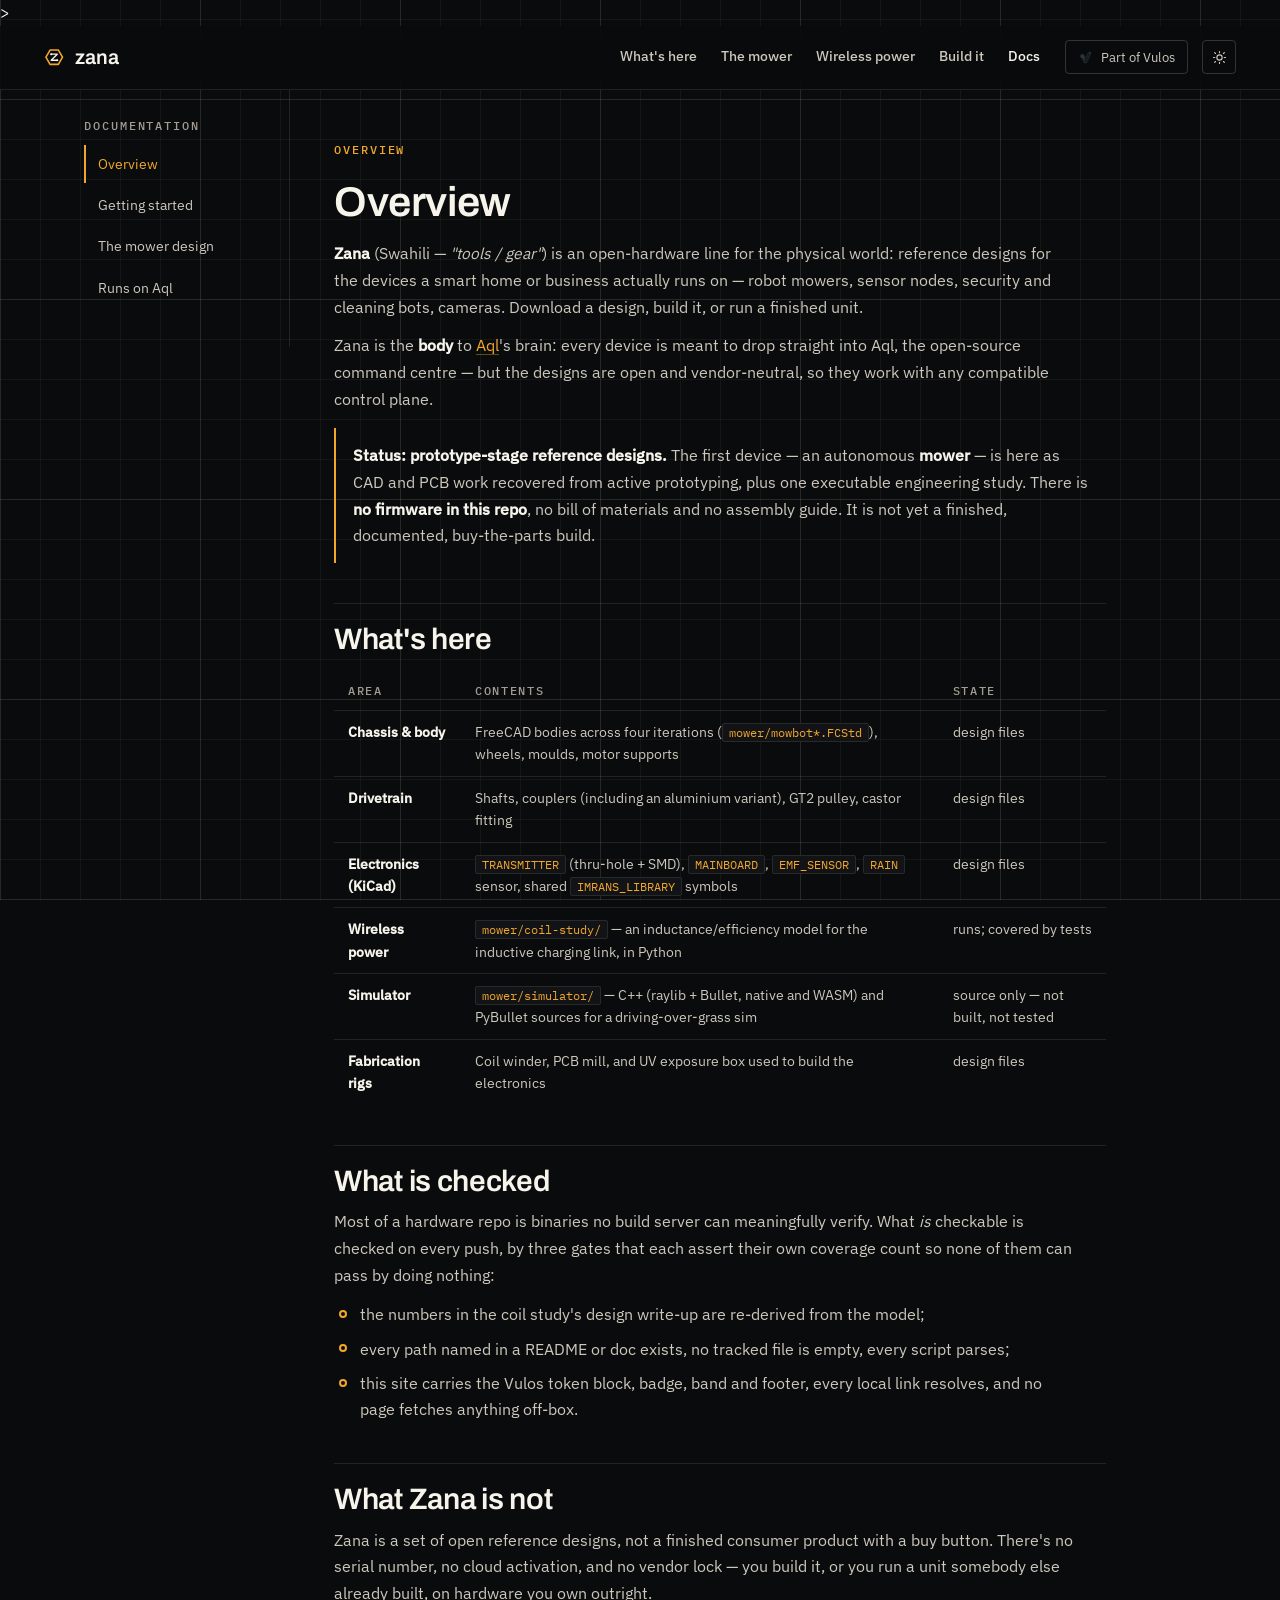
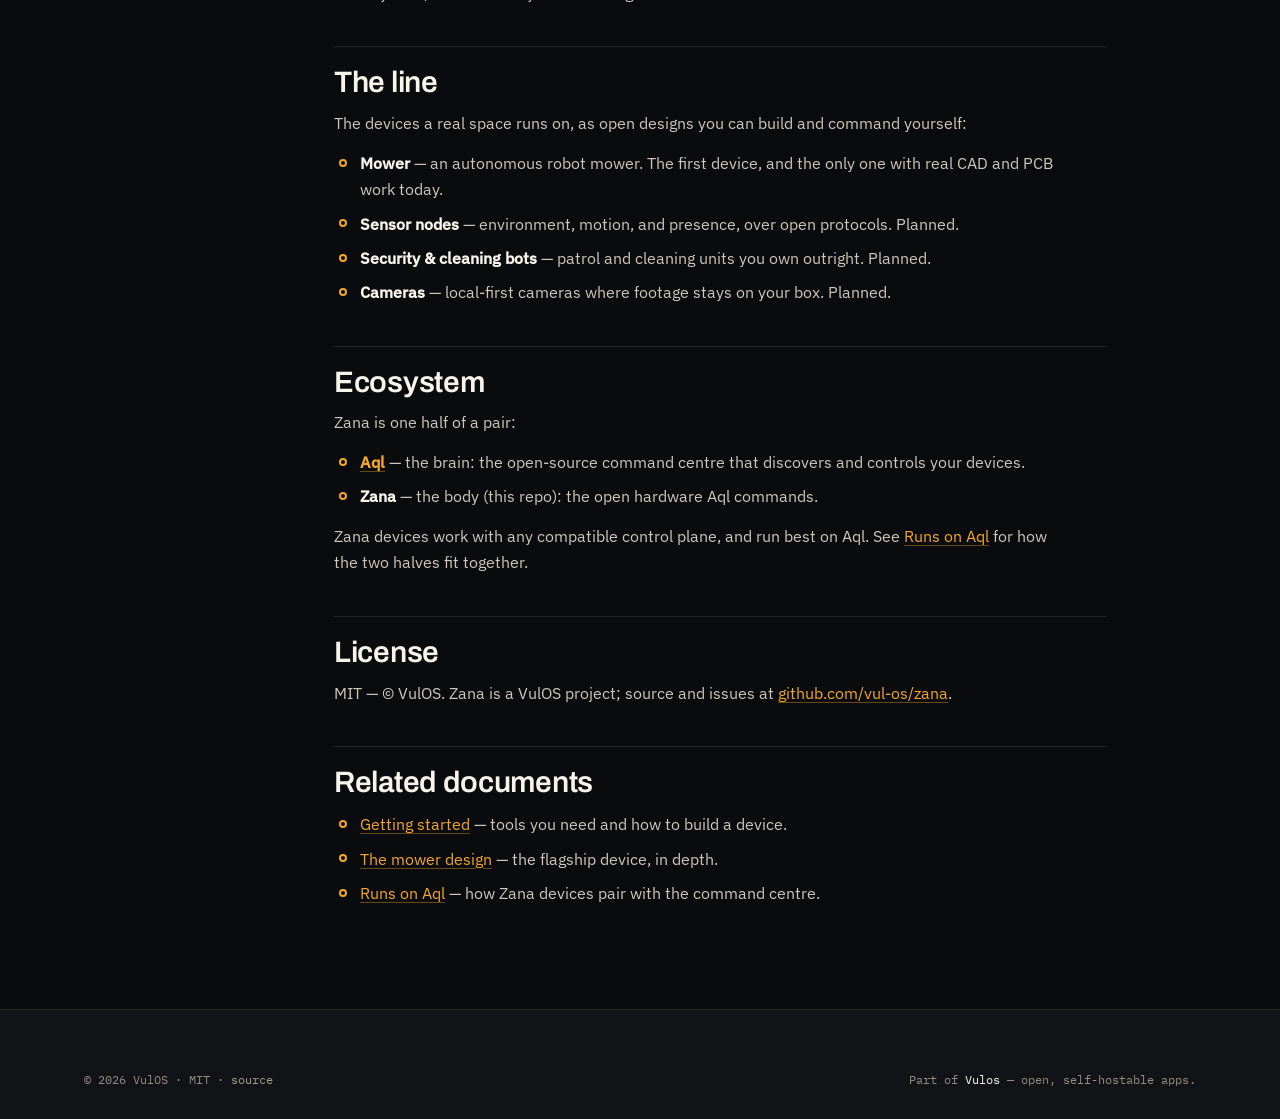
==== commit 1ff3e0ea: "site: complete the mini-site head, and fix a canonical aimed at a dead path THE ROUTE IS /projects/<" ====
--- a/site/docs.html
+++ b/site/docs.html
@@ -4,10 +4,25 @@
 <meta charset="utf-8">
 <meta name="viewport" content="width=device-width,initial-scale=1">
 <title>Zana — documentation</title>
-<meta name="description" content="Zana documentation: what the repo contains, how to open the CAD and board sources, the mower's design, and how Zana devices relate to the Aql command center.">
+<meta name="description" content="Zana documentation: what the repo contains, how to open the CAD and board sources, the mower's design, and how Zana devices relate to the Aql command center."
+  <meta name="color-scheme" content="dark light">
+  <meta property="og:type" content="website">
+  <meta property="og:site_name" content="Zana">
+  <meta property="og:title" content="Zana — documentation">
+  <meta property="og:description" content="Zana documentation: what the repo contains, how to open the CAD and board sources, the mower's design, and how Zana devices relate to the Aql command center.">
+  <meta property="og:url" content="https://vulos.org/projects/zana/docs.html">
+  <meta name="twitter:card" content="summary_large_image">
+  <meta name="twitter:title" content="Zana — documentation">
+  <meta name="twitter:description" content="Zana documentation: what the repo contains, how to open the CAD and board sources, the mower's design, and how Zana devices relate to the Aql command center.">
+  <meta property="og:image" content="https://vulos.org/projects/zana/assets/og-card.png">
+  <meta property="og:image:type" content="image/png">
+  <meta property="og:image:width" content="1200">
+  <meta property="og:image:height" content="630">
+  <meta property="og:image:alt" content="Zana — Zana documentation: what the repo contains, how to open the CAD and board sources, the mower's design, and how Zana devices relate to the Aql command center.">
+  <meta name="twitter:image" content="https://vulos.org/projects/zana/assets/og-card.png">>
 <meta name="theme-color" content="#0a0b0d">
 <link rel="icon" href="./assets/brand/favicon.svg">
-<link rel="canonical" href="https://vulos.org/products/zana/docs.html">
+<link rel="canonical" href="https://vulos.org/projects/zana/docs.html">
 <link rel="preload" as="font" type="font/woff2" href="./assets/fonts/ibm-plex-sans-latin-400-normal.woff2" crossorigin>
 <link rel="stylesheet" href="./assets/zana.css">
 <script>
--- a/site/assets/zana.css
+++ b/site/assets/zana.css
@@ -191,7 +191,7 @@
 /* Every label on a drawing is uppercase, tracked out, and small. */
 .lbl {
   font-family: var(--mono);
-  font-size: 10.5px; font-weight: 500;
+  font-size: 12px; font-weight: 500;
   letter-spacing: .16em; text-transform: uppercase;
   color: var(--text-4); line-height: 1;
 }
@@ -349,7 +349,7 @@
 .dim { position: relative; display: flex; align-items: center; gap: 10px; color: var(--info); }
 .dim::before, .dim::after { content: ""; flex: 1; height: 1px; background: currentColor; opacity: .5; }
 .dim b {
-  font-family: var(--mono); font-size: 11px; font-weight: 500; letter-spacing: .06em;
+  font-family: var(--mono); font-size: 12px; font-weight: 500; letter-spacing: .06em;
   white-space: nowrap; color: var(--info);
 }
 .dim.v { flex-direction: column; width: 1px; }
@@ -369,7 +369,7 @@
 .tb { padding: 11px 13px; border-right: 1px solid var(--line); border-bottom: 1px solid var(--line); min-width: 0; }
 .tb:nth-child(4n) { border-right: none; }
 .tb:nth-last-child(-n+4) { border-bottom: none; }
-.tb .k { display: block; font-size: 9.5px; letter-spacing: .15em; text-transform: uppercase; color: var(--text-5); margin-bottom: 6px; }
+.tb .k { display: block; font-size: 12px; letter-spacing: .15em; text-transform: uppercase; color: var(--text-5); margin-bottom: 6px; }
 .tb .v { font-size: 13px; font-weight: 500; color: var(--text); overflow: hidden; text-overflow: ellipsis; white-space: nowrap; }
 .tb .v.cu { color: var(--accent); }
 @media (max-width: 700px) {
@@ -387,7 +387,7 @@
   display: inline-flex; align-items: center; gap: 7px; flex: none;
   padding: 4px 10px; border-radius: 100px;
   border: 1px solid var(--line-2);
-  font-family: var(--mono); font-size: 10.5px; letter-spacing: .1em; text-transform: uppercase;
+  font-family: var(--mono); font-size: 12px; letter-spacing: .1em; text-transform: uppercase;
   color: var(--text-3); white-space: nowrap;
 }
 .chip::before { content: ""; width: 6px; height: 6px; border-radius: 50%; background: currentColor; }
@@ -401,7 +401,7 @@
 .inv th {
   text-align: left; padding: 11px 14px;
   border-bottom: 1px solid var(--line-2);
-  font-family: var(--mono); font-size: 10px; font-weight: 500;
+  font-family: var(--mono); font-size: 12px; font-weight: 500;
   letter-spacing: .15em; text-transform: uppercase; color: var(--text-4); white-space: nowrap;
 }
 .inv td { padding: 15px 14px; border-bottom: 1px solid var(--line); vertical-align: top; color: var(--text-3); }
@@ -435,7 +435,7 @@
 .part .spec {
   display: flex; flex-wrap: wrap; gap: 6px 14px; padding-top: 10px;
   border-top: 1px solid var(--line);
-  font-family: var(--mono); font-size: 11px; color: var(--text-4);
+  font-family: var(--mono); font-size: 12px; color: var(--text-4);
 }
 .part .spec b { color: var(--info); font-weight: 500; }
 
@@ -485,7 +485,7 @@
 .codeblock .bar {
   display: flex; align-items: center; gap: 10px;
   padding: 9px 13px; background: var(--panel-2); border-bottom: 1px solid var(--line);
-  font-family: var(--mono); font-size: 11px; letter-spacing: .1em; text-transform: uppercase; color: var(--text-4);
+  font-family: var(--mono); font-size: 12px; letter-spacing: .1em; text-transform: uppercase; color: var(--text-4);
 }
 .codeblock .bar::before { content: ""; width: 8px; height: 8px; border-radius: 50%; background: var(--accent); flex: none; }
 .codeblock pre { margin: 0; padding: 16px 18px; overflow-x: auto; font-family: var(--mono); font-size: 12.5px; line-height: 1.8; color: var(--text-2); }
@@ -546,7 +546,7 @@
 .foot-col ul { list-style: none; display: flex; flex-direction: column; gap: 9px; margin-top: 13px; }
 .foot-col a { font-size: 13.5px; color: var(--text-4); transition: color .15s var(--ease); }
 .foot-col a:hover { color: var(--accent); }
-.foot-btm { display: flex; flex-wrap: wrap; align-items: center; justify-content: space-between; gap: 12px; padding-top: 24px; font-family: var(--mono); font-size: 11.5px; color: var(--text-5); }
+.foot-btm { display: flex; flex-wrap: wrap; align-items: center; justify-content: space-between; gap: 12px; padding-top: 24px; font-family: var(--mono); font-size: 12px; color: var(--text-5); }
 .foot-btm a { color: var(--text-4); }
 .foot-btm a:hover { color: var(--text-2); }
 @media (max-width: 700px) { .foot-grid { grid-template-columns: 1fr; } }
@@ -597,14 +597,14 @@
 .markdown li { position: relative; padding-left: 24px; margin: 8px 0; color: var(--text-3); line-height: 1.7; max-width: 74ch; }
 .markdown ul > li::before { content: ""; position: absolute; left: 3px; top: .56em; width: 8px; height: 8px; border-radius: 50%; border: 2px solid var(--accent); }
 .markdown ol > li { counter-increment: md; }
-.markdown ol > li::before { content: counter(md, decimal-leading-zero); position: absolute; left: 0; top: 0; font-family: var(--mono); font-size: 11.5px; color: var(--accent); }
+.markdown ol > li::before { content: counter(md, decimal-leading-zero); position: absolute; left: 0; top: 0; font-family: var(--mono); font-size: 12px; color: var(--accent); }
 .markdown code { font-family: var(--mono); font-size: .86em; color: var(--accent); background: var(--bg-2); border: 1px solid var(--line); border-radius: var(--r-xs); padding: 1px 6px; }
 .markdown pre { position: relative; margin: 16px 0; padding: 15px 17px; overflow-x: auto; background: var(--bg-2); border: 1px solid var(--line-2); border-radius: var(--r); font-family: var(--mono); font-size: 12.5px; line-height: 1.75; color: var(--text-2); }
 .markdown pre code { background: none; border: none; padding: 0; color: inherit; font-size: inherit; }
 .markdown blockquote { margin: 16px 0; padding: 2px 0 2px 17px; border-left: 2px solid var(--accent); color: var(--text-4); }
 .markdown table { width: 100%; border-collapse: collapse; margin: 16px 0; font-size: 14px; display: block; overflow-x: auto; }
 .markdown th, .markdown td { text-align: left; padding: 10px 14px; border-bottom: 1px solid var(--line); vertical-align: top; }
-.markdown th { font-family: var(--mono); font-size: 10px; font-weight: 500; letter-spacing: .14em; text-transform: uppercase; color: var(--text-4); white-space: nowrap; }
+.markdown th { font-family: var(--mono); font-size: 12px; font-weight: 500; letter-spacing: .14em; text-transform: uppercase; color: var(--text-4); white-space: nowrap; }
 .markdown td { color: var(--text-3); }
 .markdown tbody tr:last-child td { border-bottom: none; }
 .markdown hr { border: none; height: 1px; background: var(--line); margin: 34px 0; }
@@ -614,7 +614,7 @@
 .copy-btn {
   position: absolute; top: 7px; right: 7px;
   background: var(--panel-2); border: 1px solid var(--line-2); border-radius: var(--r-xs);
-  color: var(--text-4); font-family: var(--mono); font-size: 10px; padding: 3px 8px; cursor: pointer;
+  color: var(--text-4); font-family: var(--mono); font-size: 12px; padding: 3px 8px; cursor: pointer;
   opacity: 0; transition: opacity .15s var(--ease), color .15s var(--ease), border-color .15s var(--ease);
 }
 .markdown pre:hover .copy-btn, .copy-btn:focus-visible { opacity: 1; }
@@ -627,7 +627,12 @@
 }
 
 @media (max-width: 980px) {
-  .docs-shell { grid-template-columns: 1fr; }
+  /* minmax(0, 1fr), not 1fr: a bare 1fr track's automatic minimum is its
+     content's min-content width, so the horizontal tab strip below (and
+     docs-main) could force the single grid column wider than the viewport.
+     html's overflow-x: clip was then silently truncating the last tab
+     instead of the strip actually fitting and scrolling. */
+  .docs-shell { grid-template-columns: minmax(0, 1fr); }
   .docs-nav {
     position: static; max-height: none; overflow-y: visible; overflow-x: auto;
     flex-direction: row; align-items: center; gap: 3px;
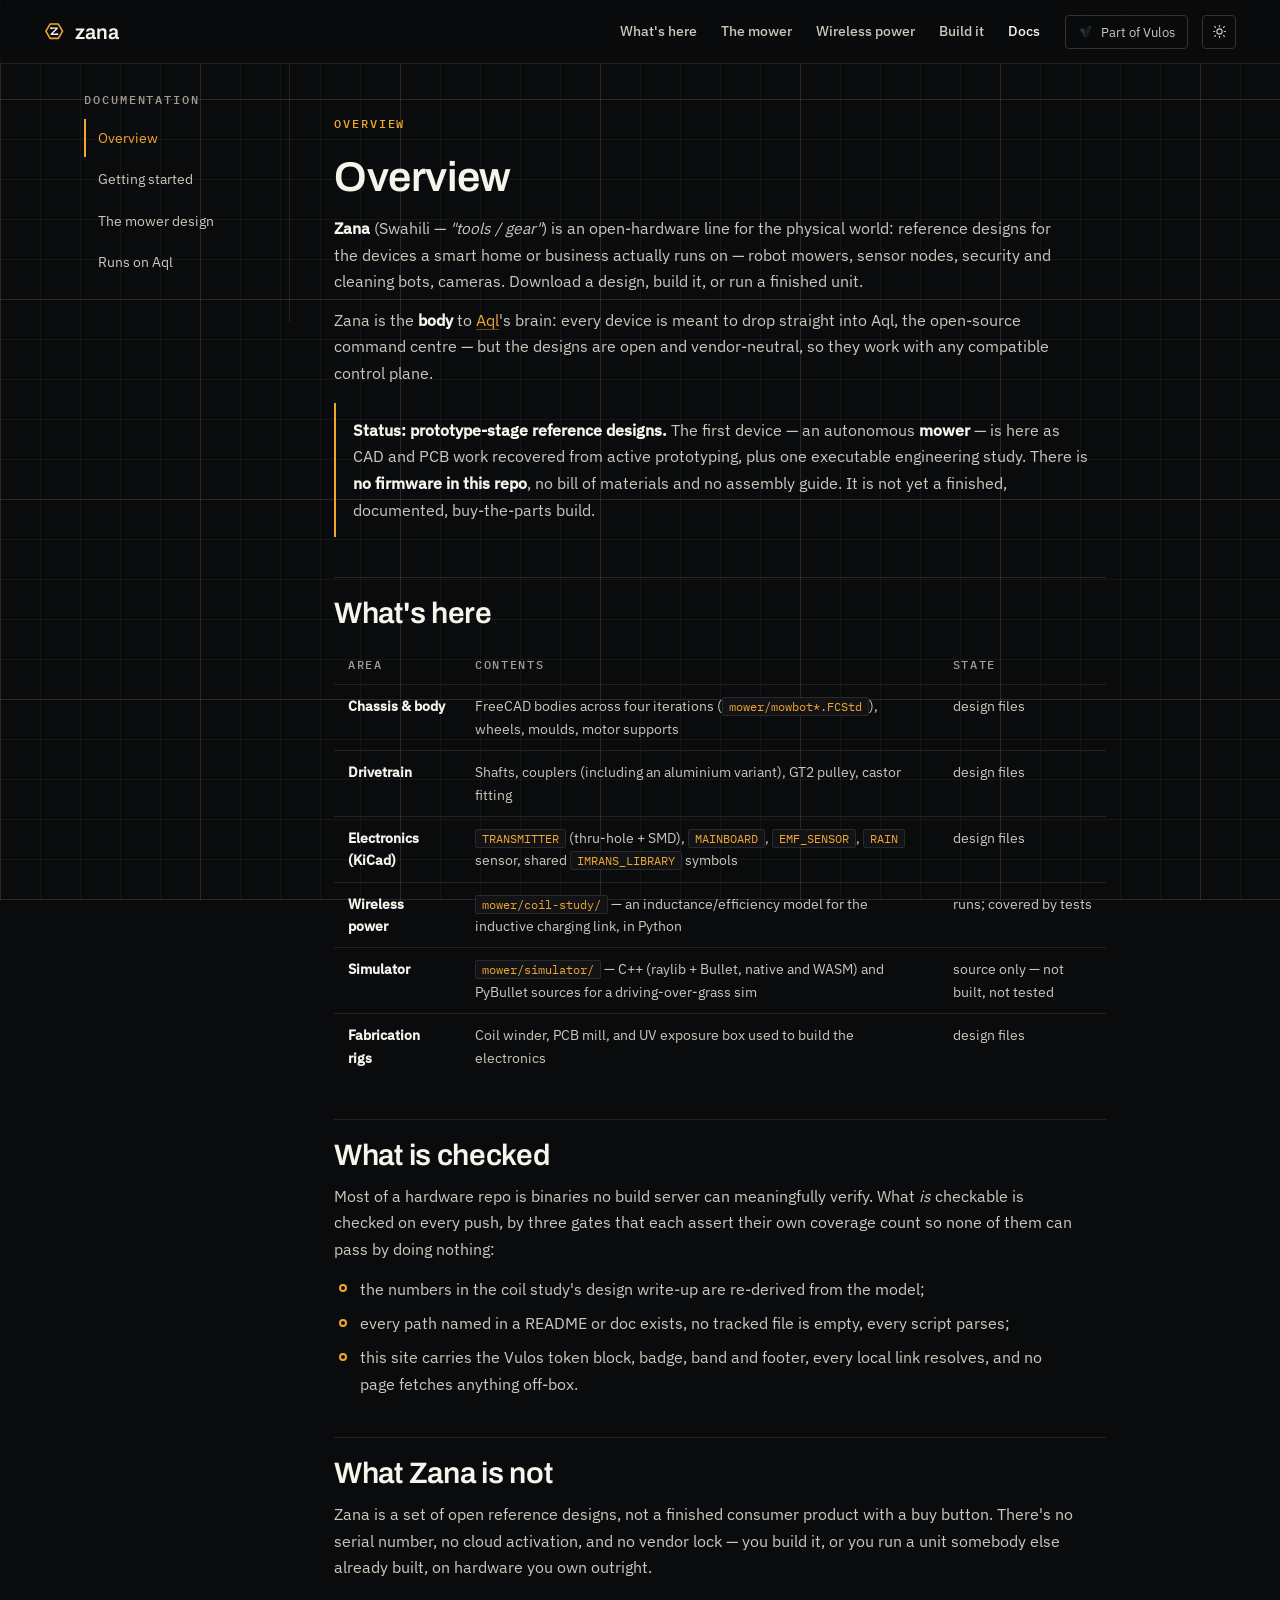
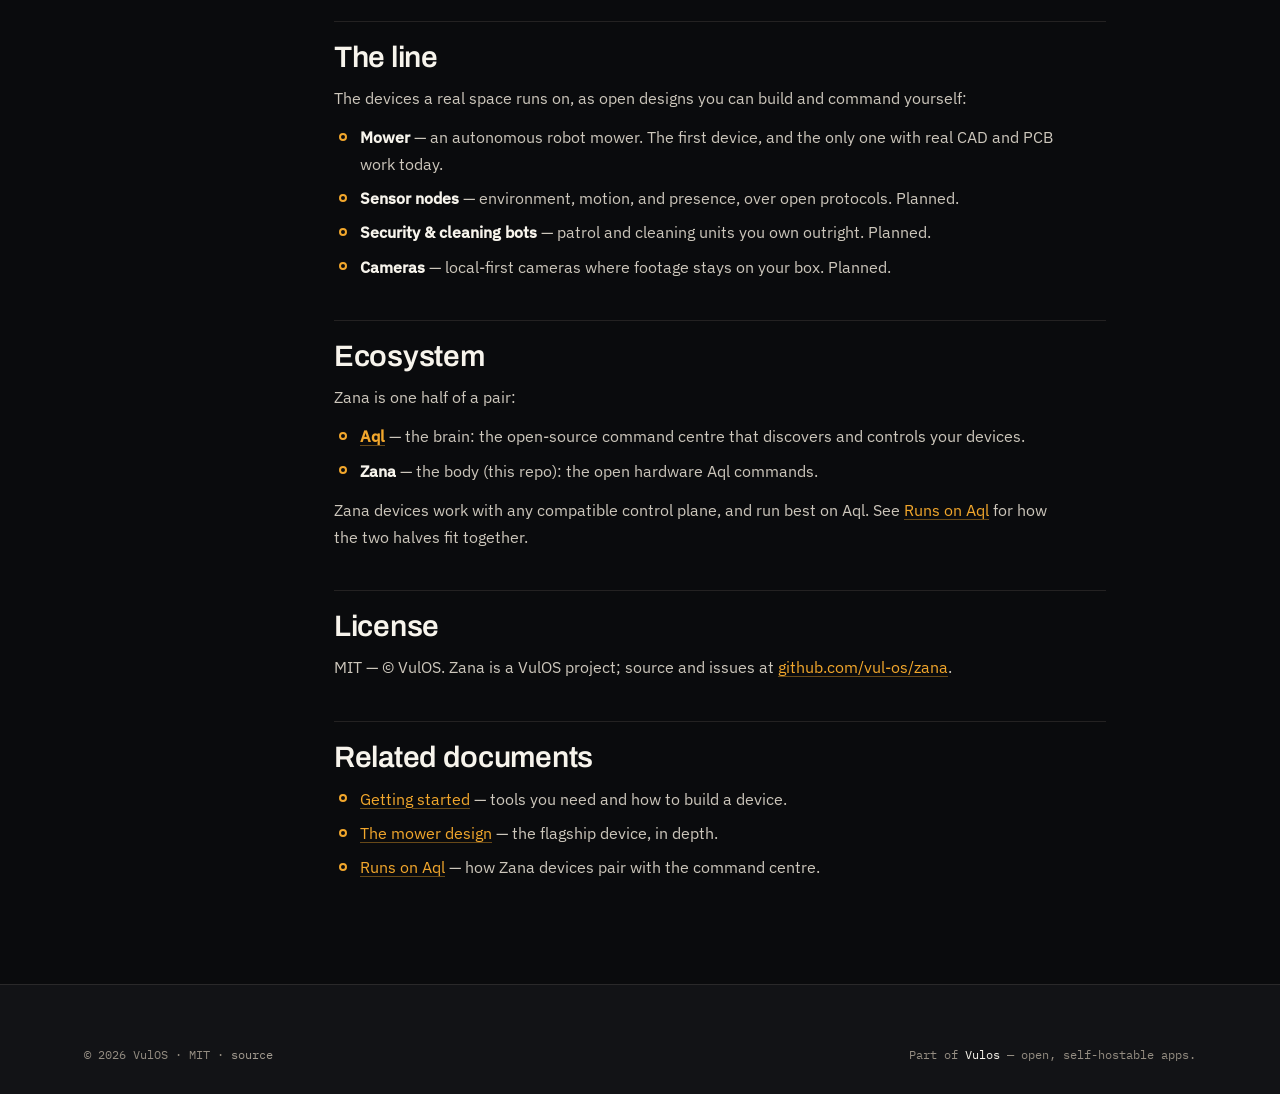
==== commit a2ab7615: "site: repair the description meta tag the previous commit truncated The previous commit inserted the" ====
--- a/site/docs.html
+++ b/site/docs.html
@@ -4,7 +4,7 @@
 <meta charset="utf-8">
 <meta name="viewport" content="width=device-width,initial-scale=1">
 <title>Zana — documentation</title>
-<meta name="description" content="Zana documentation: what the repo contains, how to open the CAD and board sources, the mower's design, and how Zana devices relate to the Aql command center."
+<meta name="description" content="Zana documentation: what the repo contains, how to open the CAD and board sources, the mower's design, and how Zana devices relate to the Aql command center.">
   <meta name="color-scheme" content="dark light">
   <meta property="og:type" content="website">
   <meta property="og:site_name" content="Zana">
@@ -19,7 +19,7 @@
   <meta property="og:image:width" content="1200">
   <meta property="og:image:height" content="630">
   <meta property="og:image:alt" content="Zana — Zana documentation: what the repo contains, how to open the CAD and board sources, the mower's design, and how Zana devices relate to the Aql command center.">
-  <meta name="twitter:image" content="https://vulos.org/projects/zana/assets/og-card.png">>
+  <meta name="twitter:image" content="https://vulos.org/projects/zana/assets/og-card.png">
 <meta name="theme-color" content="#0a0b0d">
 <link rel="icon" href="./assets/brand/favicon.svg">
 <link rel="canonical" href="https://vulos.org/projects/zana/docs.html">
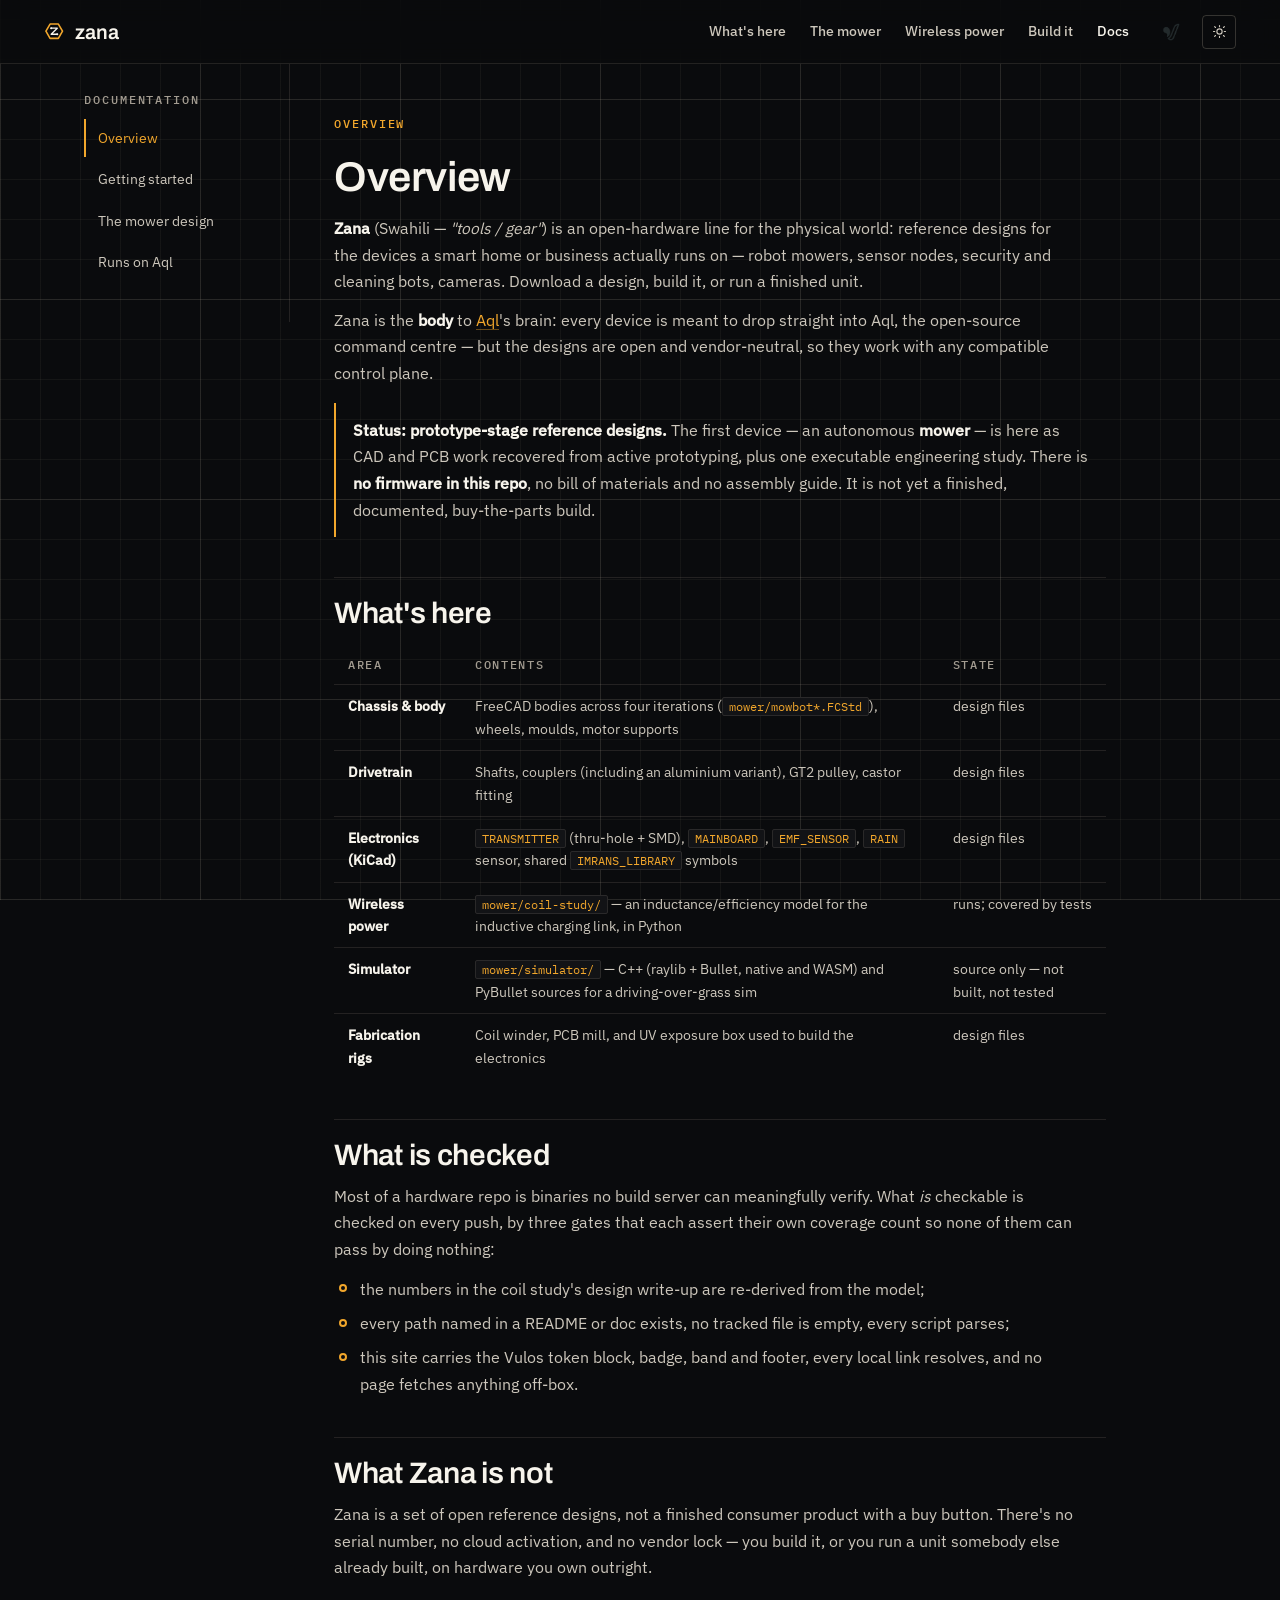
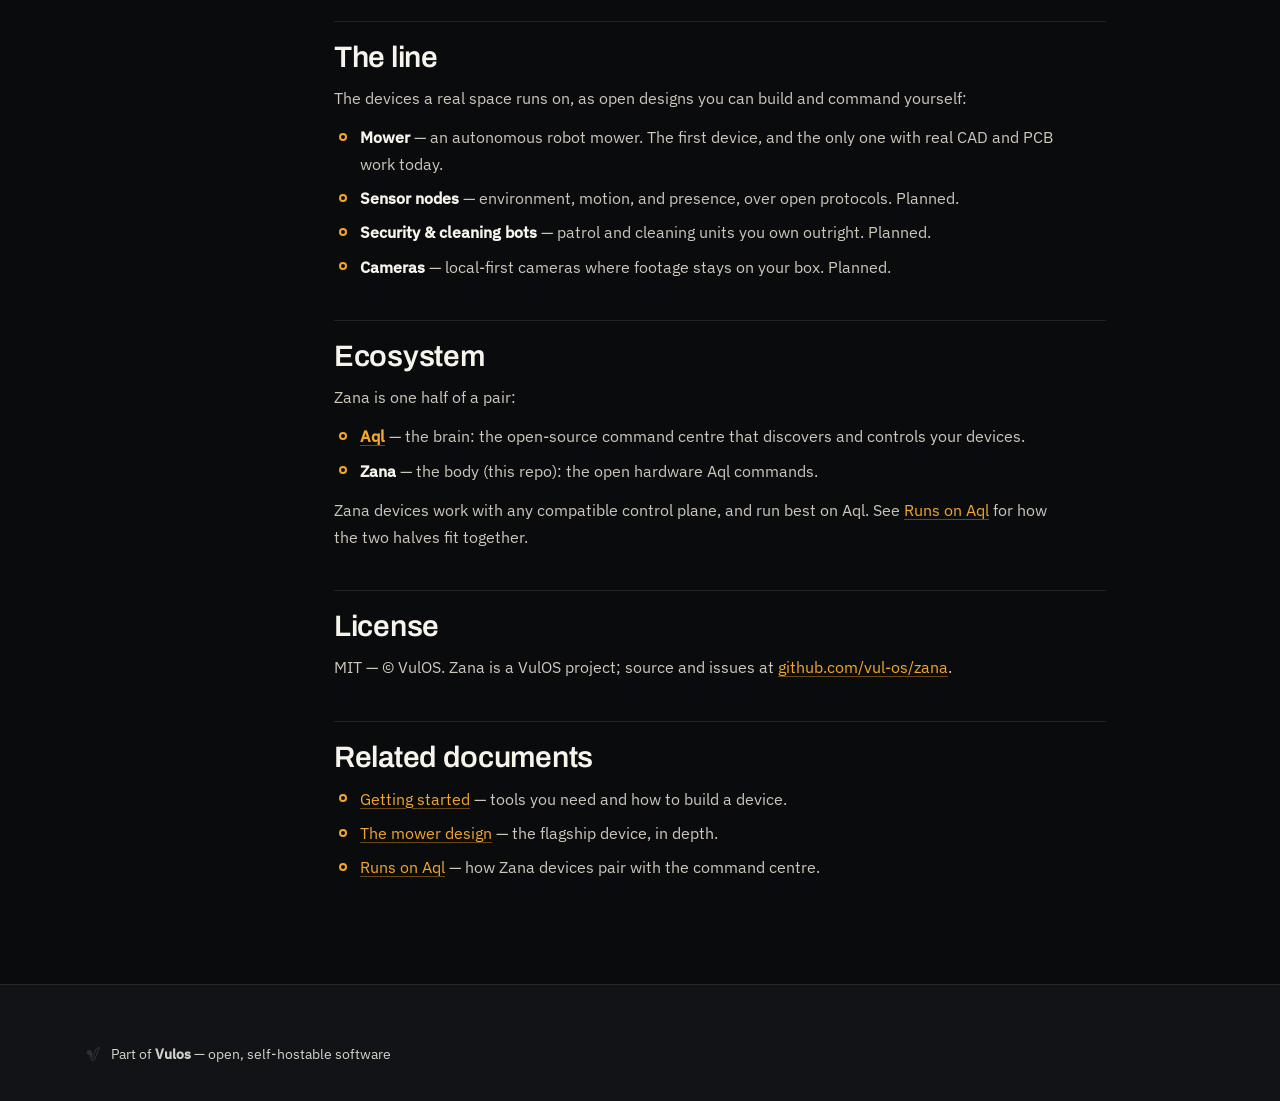
==== commit 466521bf: "docs: same Vulos chrome as the landing, so the mark doesn't change shape site/docs.html carried the " ====
--- a/site/docs.html
+++ b/site/docs.html
@@ -53,9 +53,7 @@
     <a href="./index.html#build">Build it</a>
     <a href="./docs.html" class="on">Docs</a>
   </nav>
-  <a class="vulos-badge" href="https://vulos.org" target="_blank" rel="noopener" title="Part of Vulos">
-    <img src="./assets/vulos-logo.png" alt=""><span>Part of Vulos</span>
-  </a>
+  <a class="vulos-home" href="https://vulos.org" target="_blank" rel="noopener" title="Vulos — open, self-hostable software" aria-label="Vulos — open, self-hostable software"><img src="./assets/vulos-logo.png" alt="" width="22" height="22"></a>
   <button class="icon-btn" data-theme-toggle type="button" aria-label="Toggle theme"></button>
 </header>
 
@@ -76,10 +74,7 @@
 
 <footer class="site-footer">
   <div class="foot">
-    <div class="foot-btm" style="padding-top:0">
-      <span>© 2026 VulOS · MIT · <a href="https://github.com/vul-os/zana" target="_blank" rel="noopener">source</a></span>
-      <span>Part of <a href="https://vulos.org" target="_blank" rel="noopener" style="color:var(--text)">Vulos</a> — open, self-hostable apps.</span>
-    </div>
+    <a class="vulos-foot" href="https://vulos.org" target="_blank" rel="noopener"><img src="./assets/vulos-logo.png" alt="" width="18" height="18"><span>Part of <strong>Vulos</strong> — open, self-hostable software</span></a>
   </div>
 </footer>
 
--- a/site/assets/zana.css
+++ b/site/assets/zana.css
@@ -280,16 +280,6 @@
 }
 .icon-btn:hover { color: var(--accent); border-color: var(--accent); background: color-mix(in srgb, var(--accent) 10%, transparent); }
 
-.vulos-badge {
-  display: inline-flex; align-items: center; gap: 8px; flex: none;
-  padding: 6px 12px; border: 1px solid var(--line-2); border-radius: var(--r-sm);
-  font-size: 12.5px; color: var(--text-3);
-  transition: border-color .18s var(--ease), color .18s var(--ease);
-}
-.vulos-badge:hover { border-color: var(--line-3); color: var(--text); }
-.vulos-badge img { width: 15px; height: 15px; border-radius: 3px; }
-@media (max-width: 620px) { .vulos-badge span { display: none; } }
-
 /* ═══ buttons ══════════════════════════════════════════════════════════ */
 .btn {
   display: inline-flex; align-items: center; gap: 9px;
@@ -514,19 +504,7 @@
 }
 .card:hover { border-color: var(--line-3); transform: translateY(-2px); }
 .card h3 { font-size: 1.02rem; }
-.card p { font-size: 13.5px; line-height: 1.6; color: var(--text-4); }
-
-/* ═══ the standalone band ══════════════════════════════════════════════ */
-.vulos-band {
-  border: 1px solid var(--line-2); border-radius: var(--r);
-  background: var(--panel); padding: clamp(22px, 3vw, 32px);
-  display: flex; flex-wrap: wrap; align-items: center; gap: 20px 32px;
-}
-.vulos-band .txt { flex: 1 1 340px; }
-.vulos-band h3 { margin-bottom: 8px; }
-.vulos-band p { font-size: 14.5px; line-height: 1.65; }
-
-/* ═══ quick facts strip ════════════════════════════════════════════════ */
+.card p { font-size: 13.5px; line-height: 1.6; color: var(--text-4); }/* ═══ quick facts strip ════════════════════════════════════════════════ */
 .quick { display: grid; grid-template-columns: repeat(4, minmax(0, 1fr)); border-top: 1px solid var(--line-2); }
 .quick > div { padding: 15px 14px 0 0; position: relative; display: flex; flex-direction: column; gap: 7px; }
 .quick > div + div { padding-left: 18px; border-left: 1px solid var(--line); }
@@ -643,3 +621,14 @@
   .docs-nav a.active { border-left: none; border-bottom: 2px solid var(--accent); }
   .docs-main { max-width: none; }
 }
+
+/* ── Vulos suite chrome — identical on every product landing ───────────────
+   Two elements, and only two: a logo-only home button in the top bar, and
+   one line in the footer. Deliberately free of repo variables so the block
+   is byte-identical across the suite and can be diffed as one thing. */
+.vulos-home { display: inline-flex; align-items: center; justify-content: center; width: 34px; height: 34px; border-radius: 9px; flex: 0 0 auto; opacity: .72; transition: opacity .15s ease, transform .15s ease; }
+.vulos-home:hover, .vulos-home:focus-visible { opacity: 1; transform: translateY(-1px); }
+.vulos-home img { display: block; width: 22px; height: 22px; border-radius: 6px; }
+.vulos-foot { display: inline-flex; align-items: center; gap: 9px; font-size: 13.5px; line-height: 1.45; text-decoration: none; color: inherit; opacity: .85; transition: opacity .15s ease; }
+.vulos-foot:hover { opacity: 1; text-decoration: none; }
+.vulos-foot img { display: block; width: 18px; height: 18px; border-radius: 5px; flex: 0 0 auto; }
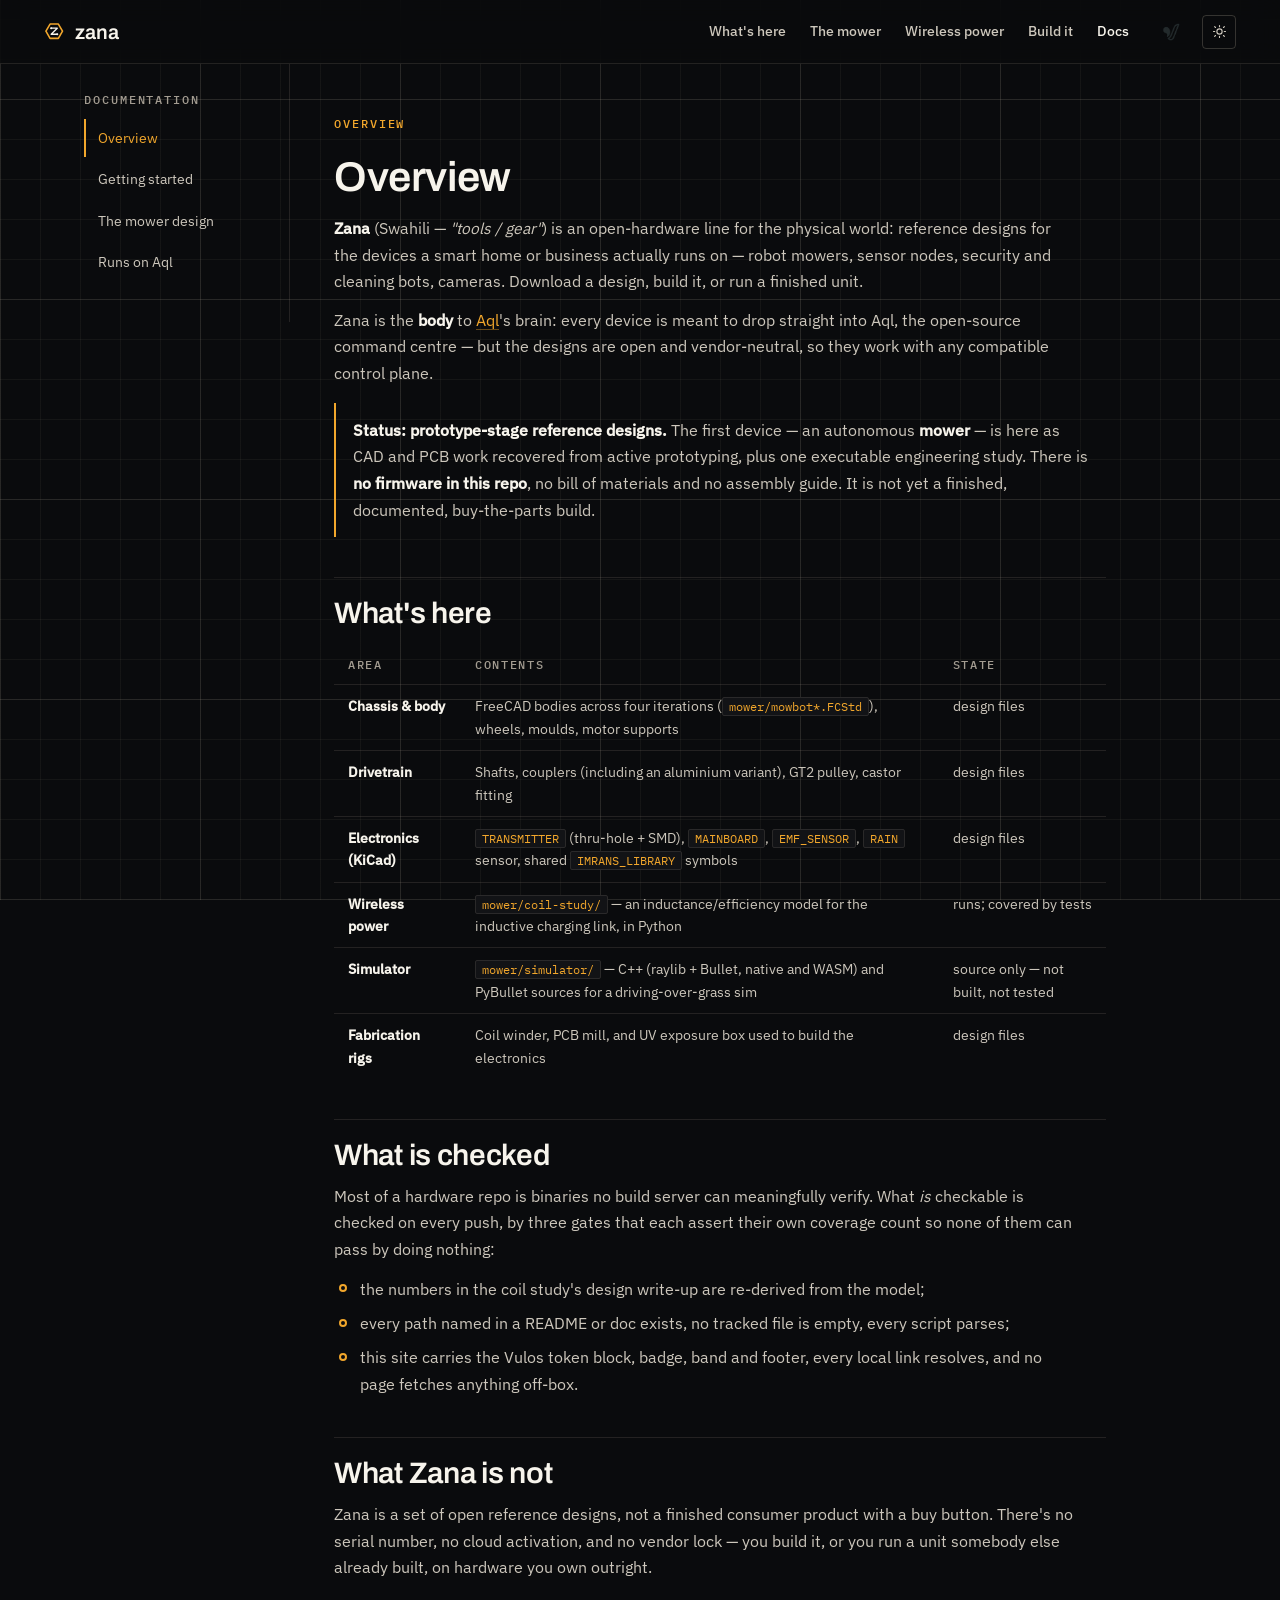
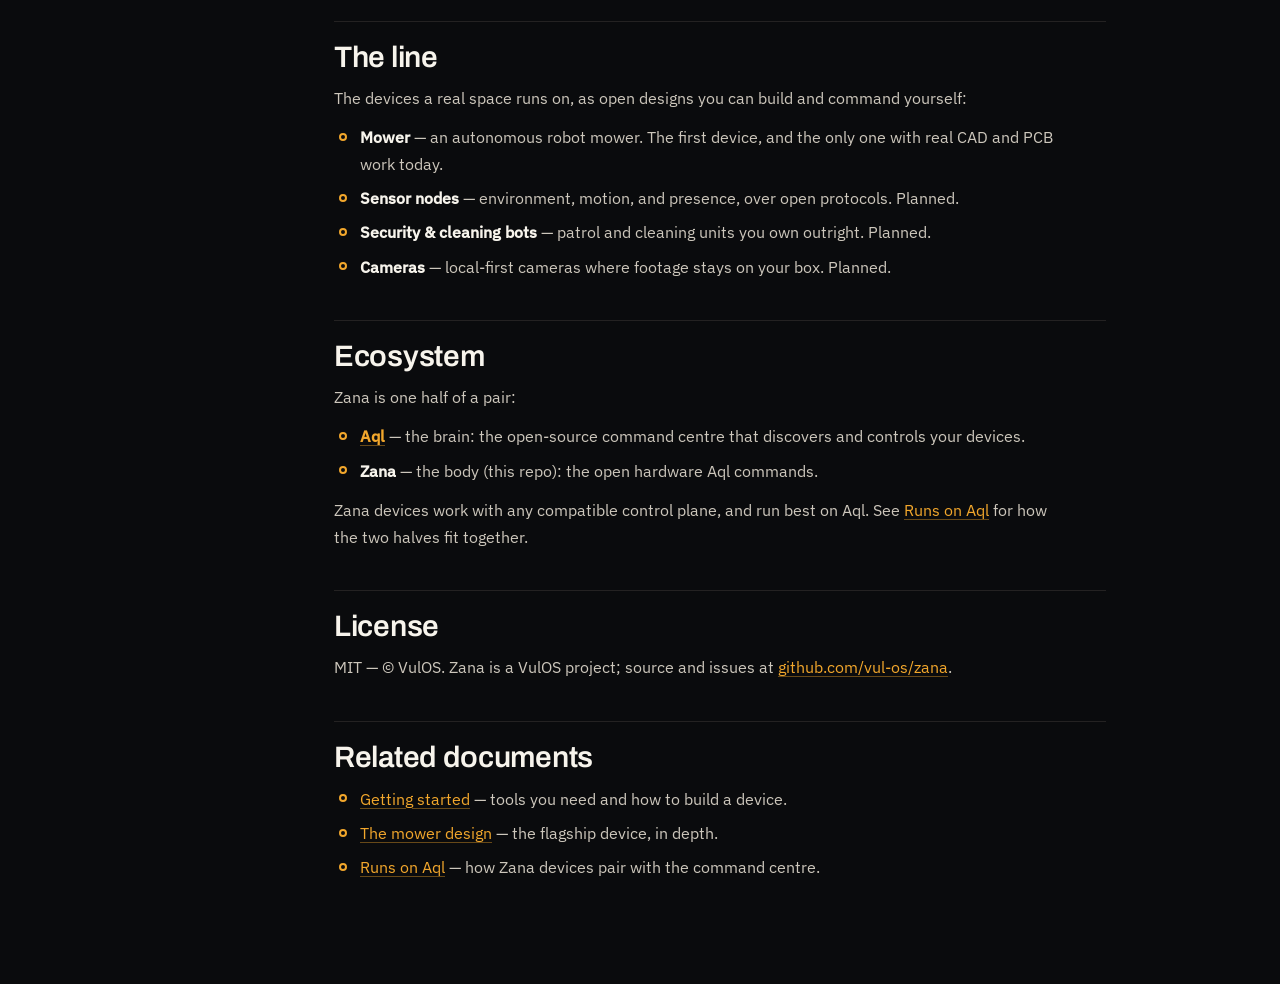
==== commit 53354534: "docs: drop the footer — the chrome belongs on the landing The docs viewer is a reading surface with " ====
--- a/site/docs.html
+++ b/site/docs.html
@@ -72,11 +72,6 @@
   </main>
 </div>
 
-<footer class="site-footer">
-  <div class="foot">
-    <a class="vulos-foot" href="https://vulos.org" target="_blank" rel="noopener"><img src="./assets/vulos-logo.png" alt="" width="18" height="18"><span>Part of <strong>Vulos</strong> — open, self-hostable software</span></a>
-  </div>
-</footer>
 
 </div>
 
